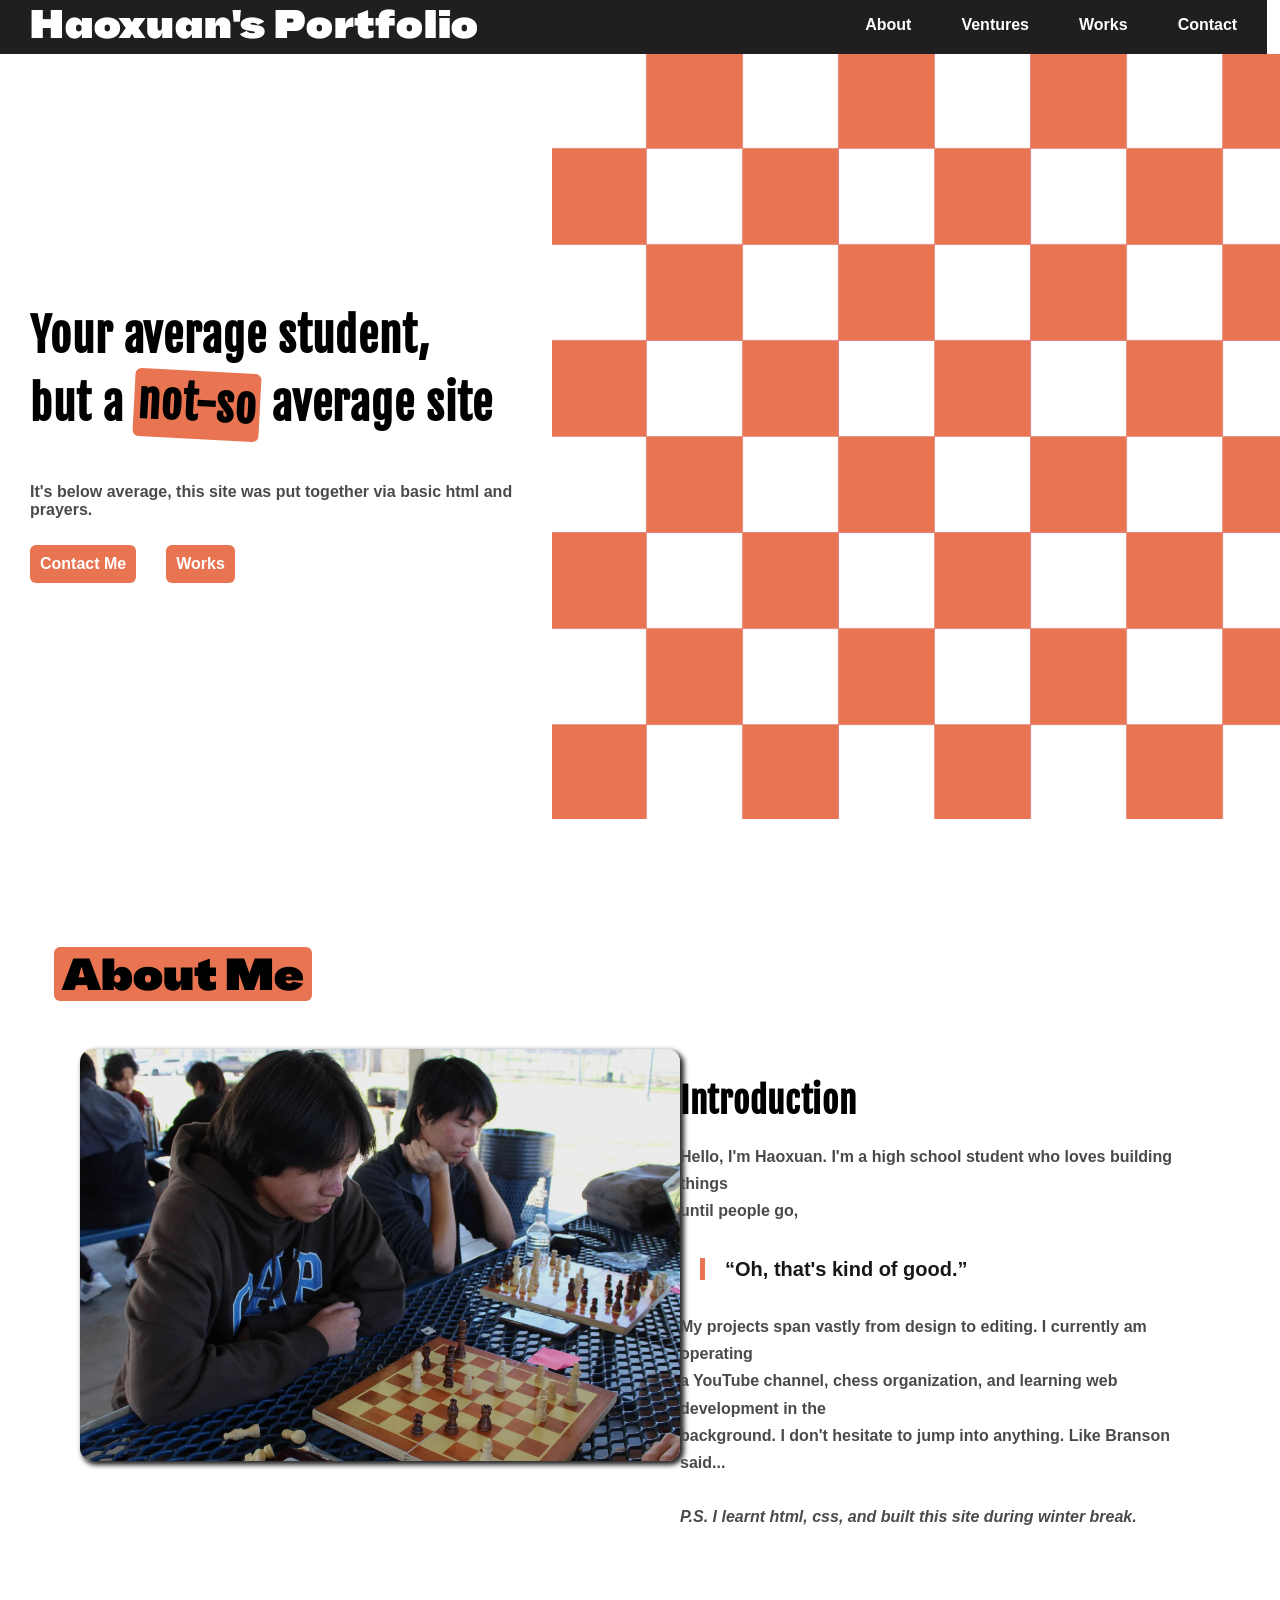
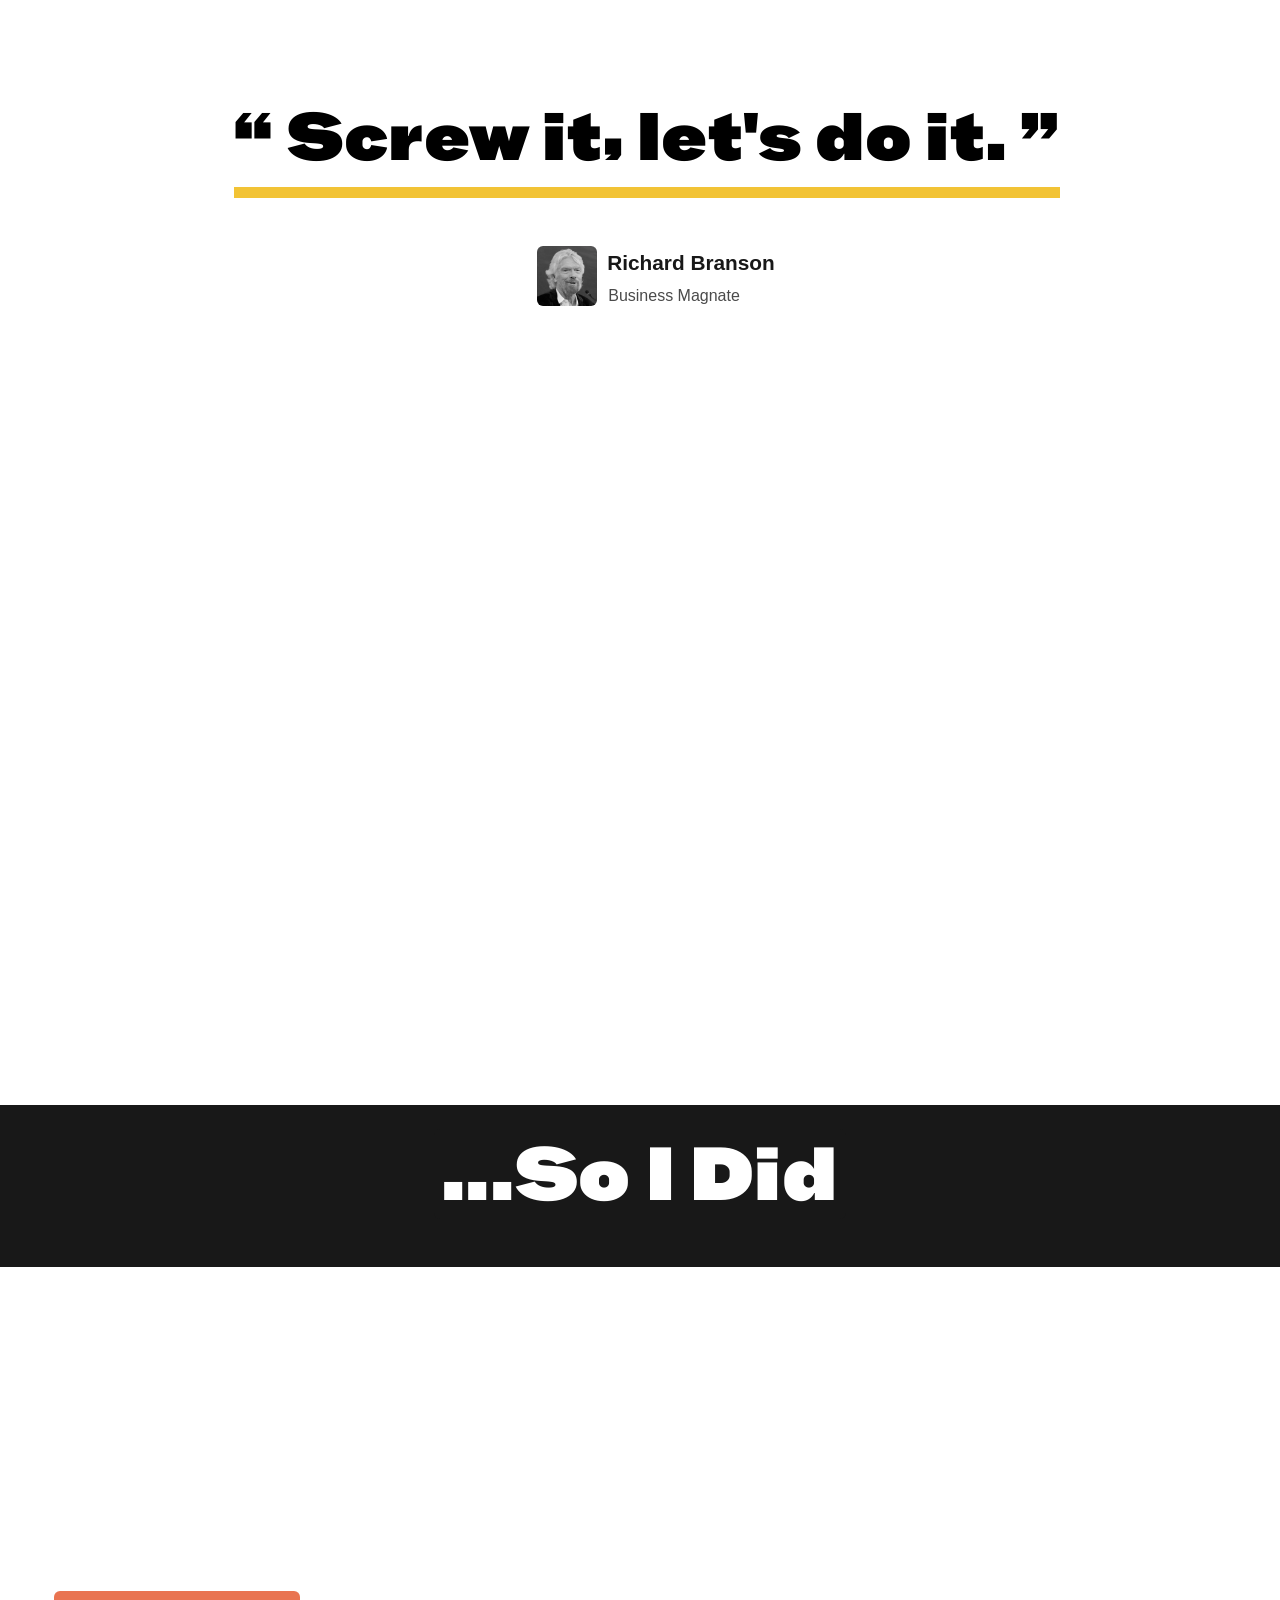
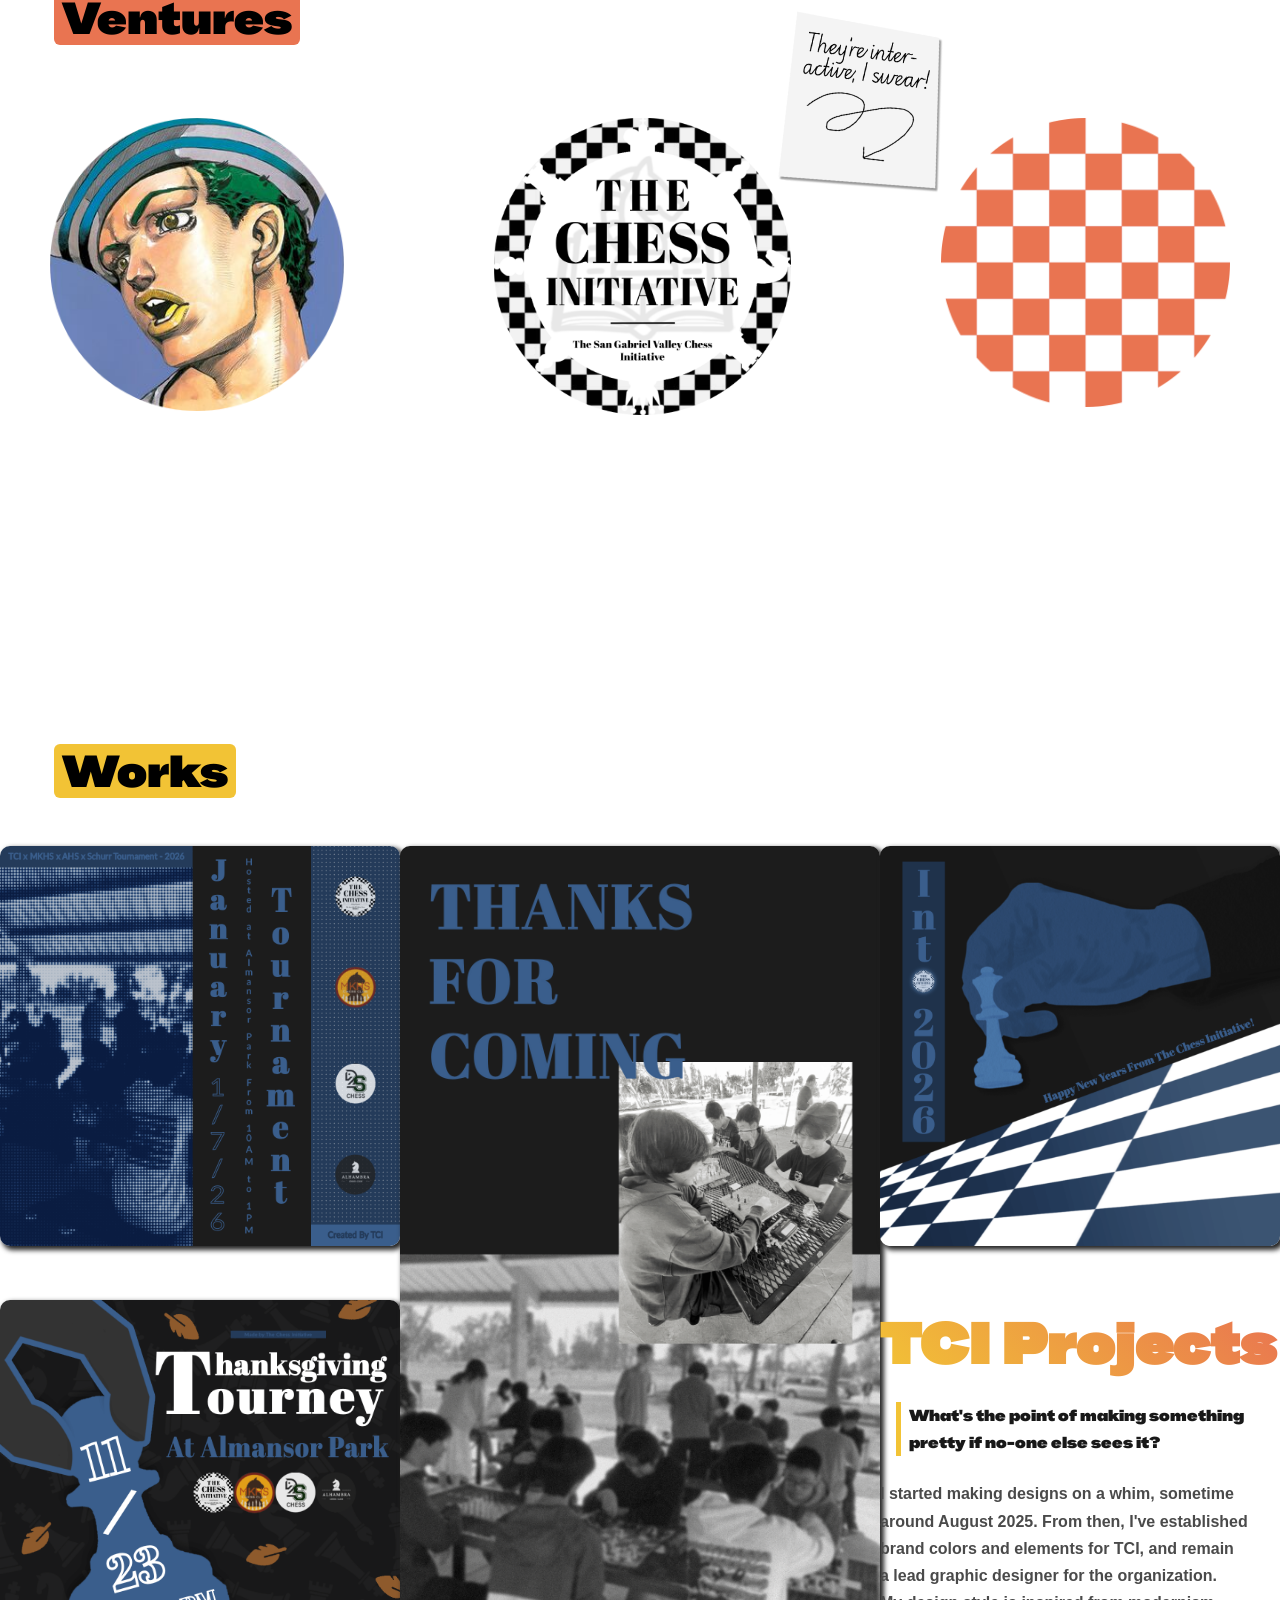
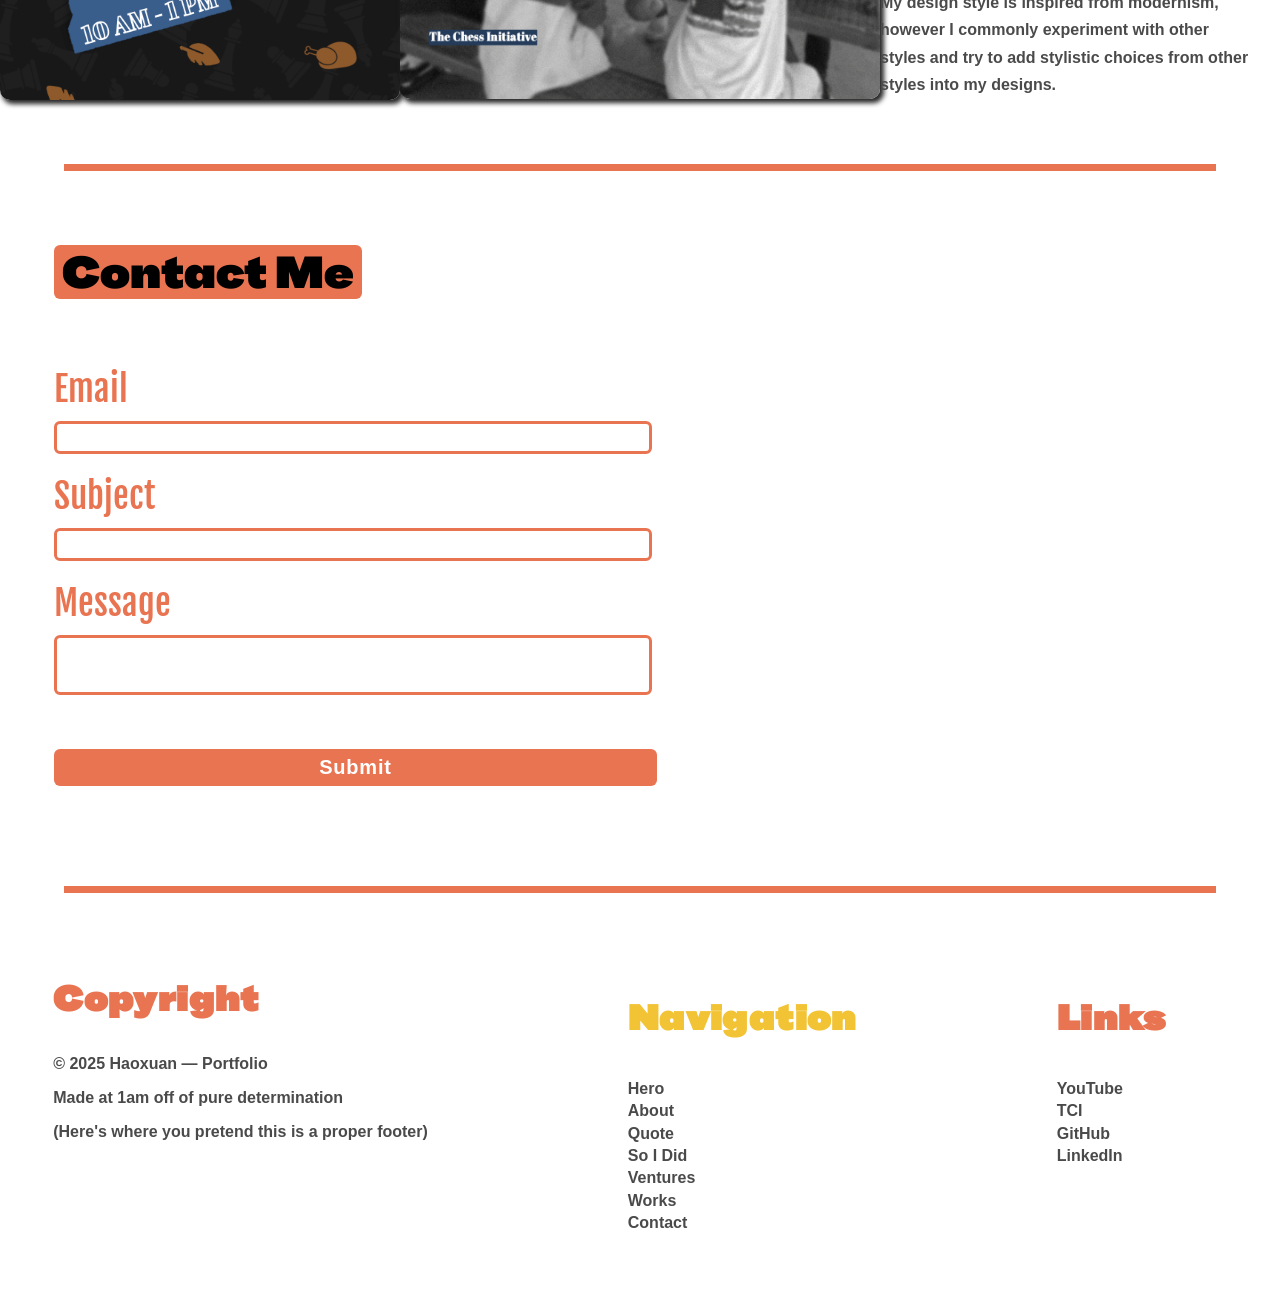
==== index.html @ a4eb1254 "v1.3 basic mobile breakpoints" ====
<!DOCTYPE html>
<html lang="en">
<head>
     <meta charset="UTF-8">
     <meta name="viewport" content="width=device-width, initial-scale=1.0">
     <title>Haoxuan Portfolio</title>
     <link rel ="stylesheet" href = "./css/style.css">
     <link rel="icon" href = "images/favicon.png" image-type="images/png">
</head>
<body>
    <!-- Desktop nav bar -->
    <section class = "navigation" aria-label = "Main Navgiation For Desktop">
    <nav class = "headerNav">
        <header><h1>Haoxuan's Portfolio</h1></header>
        <ul>
            <li><a href = "#aboutMe">About</a></li>
            <li><a href = "#ventures">Ventures</a></li>
            <li><a href = "#works">Works</a></li>
            <li><a href = "#contactMe">Contact</a></li>
        </ul>
    <!-- Mobile nav bar -->
        <input type="checkbox" id="menu-toggle">
        <label for="menu-toggle" class="hamburger">☰</label>
        <nav class = "mobileNav" aria-label = "Main Navgiation For Mobile">
            <ul>
                <li><a href = "#aboutMe">About</a></li>
                <li><a href = "#ventures">Ventures</a></li>
                <li><a href = "#works">Works</a></li>
                <li><a href = "#contactMe">Contact</a></li>
            </ul>
        </nav>
    </nav>
    </section>
    <main>

    <!-- Hero Section -->
    <div id = "hero">
     <section class = "hero">
        <div class = "chessboard">
            <img src = "images/burnt chess board.png" alt = "orange chess board graphic">
        </div>
        <article class = "heroText">
            <h1> Your average student, <br> but a <div class = "notSo">not-so</div> average site </h1>
            <p> It's below average, this site was put together via basic html and prayers. </p>
            <div class = "buttonList" aria-label = "Call to Action Buttons">
                <button> <a href = "#contactMe">Contact Me</a></button>
                <button> <a href = "#works">Works</a></button>
            </div>
        </article>
     </section>
    </div>

    <!-- About Me Section -->
    <section id = "aboutMe">
        <h2>About Me</h2>
        <div class = "aboutMe">
            <article>
                <div class = "image">
                    <img src = "images/me round 2 better.webp" alt = "an image of me">
                </div>
                <div class = "mainText">
                    <h3> Introduction </h3>
                    <p> 
                        Hello, I'm Haoxuan.  I'm a high school student who loves building things <br>
                        until people go,
                        <br> <br>
                        <q class = "quote">Oh, that's kind of good.</q> <br>
                        <br>
                        My projects span vastly from design to editing.  I currently am operating <br>
                        a YouTube channel, chess organization, and learning web development in the<br>
                        background. I don't hesitate to jump into anything.  Like Branson said...<br>
                        <br>
                        <span style = "font-style: italic;">P.S. I learnt html, css, and built this site 
                        during winter break.</span>
                    </p>
                </div>
            </article>
        </div>
    </section>
    </main>

    <!-- Quote -->
    <div id = "quoteSection">
        <section class = "quoteSection">
            <h2><q> Screw it, let's do it. </q></h2>
            <article class = "attribution">
                <img src = "images/richard.webp" alt = "richard branson">
                <div class = "attributionText">
                <h3> Richard Branson </h3>
                <p> Business Magnate </p>
                </article>
            </div>
        </section>
    </div>

    <!-- So I did -->
    <div id = "attentionGrabber">
        <scan class = "attentionGrabber"><h2>...So I Did</h2></scan>
    </div>

    <!-- Ventures Section -->
    <section id = "ventures">
        <scan class = "venturesh2"> <h2>Ventures</h2> </scan>
        <div class = "content">
        <img src = "images/note last i think.png" class = "venturesNote" alt = "note">
        <article class = "yt">
            <img src = "images/gappy.png" alt = "YouTube Logo">
            <div class = "ytText">
                <h3> <a href = "https://www.youtube.com/@Hao_OverHeaven" target = "_blank" 
                    rel="noopener noreferrer">YouTube</a></h3>
                <p>
                    I run a Roblox YouTube channel where <br>
                    I upload long and short-form content. <br>
                    This channel has been a long-term passion <br> 
                    project of mine, one where I first learned <br>
                    how to creatively express myself.  It has <br>
                    generated 2.3 million overall views (Dec 2025).
                </p>
            </div>
        </article>
        <article class = "tci">
            <img src = "images/TCI Logo optimized.png" alt = "TCI Logo">
            <div class = "tciText">
                <h3> <a href = "https://www.instagram.com/thesgvchessinitiative/" target = "_blank" 
                    rel="noopener noreferrer"> The Chess Initiative</a></h3>
                <p>
                    I founded The Chess Initiative early 2025 <br>
                    to actualize my dream of spreading chess <br>
                    around SGV.  This community centered venture <br>
                    drastically improved my technical design <br>
                    skills, leadership, organization, along <br>
                    with time management.
                </p>
            </div>
        </article>
        <article class = "website">
            <img src = "images/chess board circle.png" alt = "Website Logo">
            <div class = "webText">
                <h3><a href = "#hero">Web Development</a></h3>
                <p>
                    With this site as my first real project, <br>
                    I'm learning front-end web development <br>
                    one div at a time through html, css, and <br>
                    some js. This website encompasses my <br>
                    portfolio, and whatever else I want to <br>
                    throw here.
                </p>
            </div>
        </article>
        </div>
    </section>

    <!-- Works Section -->
    <section id = "works">
        <span class = "yellowYay"><h2>Works</h2></span>
        <section class = "works">
            <div class = "left">
                <div class = "leftTop">
                    <img src = "images/January Tournament Poster smaller.png" alt = "january tournament poster">
                </div>
                <div class = "leftBottom">
                    <img src = "images/Thanksgiving Tournament Poster smaller.png" alt = "thanksgiving tournament poster">
                </div>
            </div>
            <div class = "center">
                <img src = "images/Thanksgiving Tourney Story smaller.png" alt = "thanksgiving tourney story">
            </div>
            <div class = "right">
                <div class = "rightTop">
                    <img src = "images/TCI New Years smaller.png" alt = "new year poster">
                </div>
                <div class = "rightText">
                    <h3>TCI Projects</h3>
                    <scan class = "rightQuote"><p>What's the point of making something<br>
                        pretty if no-one else sees it?</p></scan>
                    <p>I started making designs on a whim, sometime<br>around August 2025. 
                    From then, I've established<br>brand colors and elements for TCI, and remain
                    <br>a lead graphic designer for the organization.<br>My design style is inspired from
                    modernism,<br>however I commonly experiment with other<br>styles and try to add
                    stylistic choices from other<br>styles into my designs.</p>
                </div>
            </div>
        </section>
    </section>
    
    <!-- Contact Me Section -->
    <hr>
    <section id = "contactMe">
        <h2> Contact Me </h2>
        <form class = "contactForm" action="https://formspree.io/f/xykynrrw" method="POST">
            <h3>Email</h3>
            <input type = "email" name = "email" required autocomplete="email">
            <h3>Subject</h3>
            <input type = "subject" name = "subject" required>
            <h3>Message</h3>
            <textarea type = "message" rows = "2" class = "message" name = "message" required> </textarea> <br>
            <button type = "submit" aria-label = "Submit Your Message">Submit</button>
        </form>
    </section>
    <hr>

    <!-- Footer -->
    <footer>
        <div class = "copyright">
            <h3>Copyright</h3>
            <p>© 2025 Haoxuan — Portfolio</p>
            <p>Made at 1am off of pure determination</p>
            <p>(Here's where you pretend this is a proper footer)</p>
        </div>
        <ul class = "footerNav">
            <li><h3>Navigation</h3></li>
            <li><a href = "#hero">Hero</a></li>
            <li><a href = "#aboutMe">About</a></li>
            <li><a href = "#quoteSection">Quote</a></li>
            <li><a href = "#attentionGrabber">So I Did</a></li>
            <li><a href = "#ventures">Ventures</a></li>
            <li><a href = "#works">Works</a></li>
            <li><a href = "#contactMe">Contact</a></li>
        </ul>
        <ul class = "links">
            <li><h3>Links</h3></li>
            <li><a href = "https://www.youtube.com/@Hao_OverHeaven" target = "_blank" 
                rel="noopener noreferrer">YouTube</a></li>
            <li><a href = "https://www.instagram.com/thesgvchessinitiative/" target = "_blank" 
                rel="noopener noreferrer">TCI</a></li>
            <li><a href = "https://github.com/hhaoxuan" target = "_blank" 
                rel="noopener noreferrer">GitHub</a></li>
            <li><a href = "https://www.linkedin.com/in/huang-haoxuan" target = "_blank" 
                rel="noopener noreferrer">LinkedIn</a></li>
        </ul>
    </footer>
</body>
</html>
---- css/style.css ----
/* Default HTML conditions */
html {
    font-size: 16px;
    scroll-behavior: smooth;
}

/* Body Customizations */
body {
    background-color: var(--bg);
    margin: 0;
    overflow-x: hidden;
}

/* Preset */
:root {
  --bg: #ffffff;       
  --bg2: #f4f4f4;      
  --text: #181818;     
  --text-light: #4a4a4a;

  --accent1: #E97451;  
  --accent2: #F2C335;  

  --radius: 6px;
}

/* Custom font meant to embed BBH Hegarty */
@font-face {
    font-family: 'BBH Hegarty';
    src: url('../fonts/BBHHegarty-Regular.woff2') format('woff2'),
        url('../fonts/BBHHegarty-Regular.woff') format('woff');
    font-weight: normal;
    font-style: normal;
    font-display: swap;
}

/* Custom font meant to embed Fjalla One */
@font-face {
    font-family: 'Fjalla One';
    src: url('../fonts/FjallaOne-Regular.woff2') format('woff2'),
        url('../fonts/FjallaOne-Regular.woff') format('woff');
    font-weight: normal;
    font-style: normal;
    font-display: swap;
}

/* Lato family */
.lato-regular {
  font-family: "Lato", sans-serif;
  font-weight: 400;
  font-style: normal;
}

/* Desktop nav bar */
.navigation {
    position: sticky;
    top: 0;
    z-index: 10;
    background: var(--bg);
    max-width: 99vw;
    opacity: 97%;
}
.headerNav {
    display: flex;
    justify-content:space-between;
    background-color: var(--text);
}
.headerNav > ul {
    list-style: none;
    display: flex;
    padding: 0;
    gap: 3.125rem;
    margin: 1rem 1.875rem 1.25rem 0;
    justify-content: flex-end;
}
.headerNav h1 {
    margin: 0 0 0 1.875rem;
    font-family: 'BBH Hegarty', sans-serif;
    justify-content: flex-start;
    font-weight: lighter;
    font-size: 2.5rem;
    letter-spacing: 0.02em;
    color: var(--bg);
}
.headerNav a {
    font-family: "Lato", sans-serif;
    text-decoration: none;
    color: var(--bg);
    font-size: 1rem;
    font-weight: bold;
    transition: all 0.5s ease;
}
.headerNav a:hover {
    opacity: 0.5;
}

/* Mobile nav bar */
#menu-toggle {
    display: none;
}
.hamburger {
    display: none;
    cursor: pointer;
    font-weight: bolder;
    color: var(--bg);
    font-size: 2rem;
    user-select: none;
    margin: 0 1.875rem 0 0;
}
.headerNav .mobileNav ul {
    list-style: none;
    line-height: 3;
    text-align: right;
}
.headerNav .mobileNav a {
    text-decoration: none;
    font-family: "Lato", sans-serif;
    font-size: 1.75rem;
    color: var(--bg);
    font-weight: bold;
    transition: all 0.3s ease;
    margin-right: 0.5rem;
}
.mobileNav {
  display: none;
  position: fixed;
  top: 10;
  right: 0;
  background: var(--text);
  height: 100vh;
  width: 30vw;
  padding: 1.75rem;
  margin-top: 2.5rem;
}
#menu-toggle:checked + .hamburger + .mobileNav {
  display: block;
}
.mobileNav a:hover {
    opacity: 50%;
}
@media (max-width: 925px) {
    .headerNav > ul {
        display: none;
    }
    .hamburger {
        display: block;
        margin-left: auto;
    }
}

/* Hero section */
#hero {
    scroll-margin-top: 18.75rem;
}
.hero {
    display: flex;
    justify-content: space-between;
}
.notSo {
    display: inline-block;
    background-color: var(--accent1);
    border-radius: var(--radius);
    transform: rotate(3deg);
    padding: 0 0.25rem 0 0.25rem;
}
.hero a {
    text-decoration: none;
    color: var(--bg);
}
.heroText {
    order: 1;
    margin: 12.75rem 0 0 1.875rem;
}
.heroText h1 {
    font-family: "Fjalla One", sans-serif;
    letter-spacing: 0.02em;
    font-size: 2.8125rem;
    font-weight: bold;
    line-height: 1.5;
}
.heroText p{
    color: var(--text-light);
    font-weight: bolder;
}
.buttonList {
    display: flex;
    gap: 1.875rem;
}
.buttonList button {
    margin-top: 0.625rem;
    padding: 0.625rem;
    border-radius: var(--radius);
    border: none;
    font-weight: bolder;
    background-color: var(--accent1);
    text-align: center;
    transition: all 0.3s ease;
}
.buttonList a {
    font-size: 1rem;
}
.hero button:hover {
    background-color: var(--accent2);
    transform: scale(1.05);
}
.chessboard {
    order: 2;
    margin: 0 0 6.25rem 0; 
    padding: 0;
    overflow:hidden;
}
.chessboard img {
    width: 47.8125rem;
    height: auto;
}
@media (max-width: 576px) {
    .hero {
        flex-direction: column;
        justify-content: center;
        justify-items: center;
    }
    .chessboard {
        order: 1;
        max-width: 100%;
        max-height: auto;
        margin: 0;
        display: block;
    }
    .heroText {
        align-items: center;
        order: 2;
        margin: 1rem 0 10rem 1rem;
    }
}

/* About Me Section */
#aboutMe {
    scroll-margin-top: 7rem;
}
.aboutMe article {
    display: flex;
    justify-content: space-between;
}
.mainText {
    justify-content: flex-end;
    margin: 1.875rem 5.3125rem 0 0;
}
.mainText h3 {
    font-family: "Fjalla One", sans-serif;
    font-size: 2.1875rem;
    letter-spacing: 0.02em;
    margin: 0 0 1.25rem 0;
}
.mainText p {
    color: var(--text-light);
    font-weight: bold;
    line-height: 1.7;
}
.image img {
  max-width: 37.5rem;
  height: auto;
  border-radius: 13px;
  margin: 0 0 0 5rem;
  transition: transform 0.4s ease;
  box-shadow: 3px 3px 5px 1px rgb(37, 37, 37);
  justify-content: flex-start;
}
.image img:hover {
    transform: scale(1.03);
}
.quote {
    margin: 1.25rem 0 1.25rem 1.25rem;
    font-weight: bolder;
    font-size: 1.25rem;
    padding-left: 1.25rem;
    border-left: 5px solid var(--accent1);
    color: var(--text);
}
@media (max-width: 576px) {
    .aboutMe article {
        flex-direction: column;
    }
    .image img {
        display: block;
        justify-self: center;
        margin: 0;
        width: 90%;
        height: auto;
    }
    .aboutMe .mainText {
        display: block;
        align-self: center;
        margin: 2rem 1rem 2rem 1rem;
    }
}

/* Quote Section */
#quoteSection {
    scroll-margin-top: 8.75rem;
}
.quoteSection h2{
    display: flex;
    background-color:var(--bg);
    font-size: clamp(3.9rem, 4vw + 1rem, 8rem);
    justify-content: center;
    align-items: center;
    text-align: center;
    margin-top: 9.375rem;
    padding-right: 3rem;
}
.quoteSection q {
    padding-bottom: 0.625rem;
    border-bottom: 0.7rem solid var(--accent2);
    letter-spacing: 0.03em;
}
.attribution {
    display: flex;
    justify-content: center;
    margin-left: 2rem;
    margin-bottom: 6.25rem;
}
.quoteSection img {
    max-width: 3.75rem;
    max-height: 3.75rem;
    border-radius: var(--radius);
    margin-right: 0.625rem;
}
.attributionText h3 {
    color: var(--text);
    font-family: "Latos", sans-serif;
    font-weight: bolder;
    font-size: 1.3rem;
    margin: 0.3125rem 0 0 0;
}
.attributionText p {
    color: var(--text-light);
    margin: 0.7rem 0 43.75rem 0.0625rem;
}
@media (max-width: 576px) {
    .quoteSection {
        flex-direction: column;
    }
    .attribution {
        margin: 0;
    }
}

/* So I Did Section */
#attentionGrabber {
    scroll-margin-top: 22rem;
}
.attentionGrabber {
    display: block;
    background-color: var(--text);
    text-align: center;
    margin: 0 0 18.75rem 0;
}
.attentionGrabber h2 {
    margin-left: 0;
    text-align: center;
    color: var(--bg);
    background-color: var(--text);
    font-size: clamp(4rem, 4vw + 1.5rem, 8rem);
    letter-spacing: 0.03em;
}

/* Ventures Section */
#ventures{
    scroll-margin-top: 4.5rem;
}
.content {
    display: flex;
    position: relative;
    justify-content: center;
}
.venturesh2{
    display: block;
    margin: 0 0 1.5625rem 0; 
}
.venturesNote {
  position: absolute;    
  top: -5.9375rem;          
  left: 61%;                
  width: 10.625rem;                   
  pointer-events: none;
  transform: rotate(10deg);
}
.yt img, .tci img, .website img {
    max-width: 20.3125rem;
    width: 100%;
    height: auto;
    transition: all 0.7s ease;
}
.yt {
    display: inline-block;
    text-align: center;
    margin: 0 6.25rem 0 3.125rem;
}
.tci {
    display: inline-block;
    text-align: center;
    margin: 0 3.125rem 0 3.125rem;
}
.website {
    display: inline-block;
    text-align: center;
    margin: 0 3.125rem 0 6.25rem;
}
.ytText, .tciText, .webText {
    opacity: 0;
    transform: translateY(-30px);
    transition: all 1s ease;
}
.ytText h3, .tciText h3, .webText h3 {
    font-family: "Fjalla One", sans-serif;
    letter-spacing: 0.03em;
    font-size: 1.875rem;
    margin: 0.625em 0 0.625em 0;
}
.ytText a, .tciText a, .webText a {
    text-decoration: none;
    color: var(--accent1);
    transition: all 0.5s ease;
}
.ytText a:hover, .tciText a:hover, .webText a:hover{
    color: var(--accent2);
}
.ytText p, .tciText p, .webText p {
    font-weight: bold;
    color: var(--text-light);
    font-size: 0.9375rem;
    line-height: 1.3;
}
.yt:hover .ytText, .tci:hover .tciText, .website:hover .webText {
    opacity: 1;
    transform: translateY(0px);
}
.yt:hover img, .tci:hover img, .website:hover img {
    filter: brightness(0.9);
}
@media (max-width: 576px) {
    .content {
        flex-direction: column;
    }
    .yt {
        margin:0 0 2rem 0;
    }
    .tci {
        margin:0 0 2rem 0;
    }
    .website {
        margin:0 0 2rem 0;
    }
    .venturesNote {
        top: -9.5rem;          
        left: 65%;
    }
}

/*Works Section*/
.works{
    display: grid;
    grid-template-columns: 1fr auto 1fr;
    grid-template-rows: auto;
    justify-items: center;
}
.yellowYay h2{
    background-color: var(--accent2);
    margin-top: 5rem;
}
.leftTop img, .leftBottom img, .rightTop img {
    max-width: 25rem;
    max-height: auto;
    margin: 0;
    border-radius: 10px;
    box-shadow: 3px 3px 5px 1px rgb(37, 37, 37);
}
.center img {
    max-width: 30rem;
    max-height: auto;
    border-radius: 10px;
    box-shadow: 3px 3px 5px 1px rgb(37, 37, 37);
}
.leftTop img {
    margin-bottom: 3.1rem;
}
.rightTop {
    margin-bottom: 3.75rem;
}
.left {
    grid-column: 1;
    grid-row: 1;
}
.center {
    grid-column: 2;
    grid-row: 1;
}
.right {
    grid-column: 3;
    grid-row: 1;
}
.rightText h3 {
    font-family: 'BBH Hegarty', sans-serif;
    letter-spacing: 0.02em;
    font-size: 3.55rem;
    margin: 0;
    background: linear-gradient(45deg,var(--accent2),var(--accent1));
    background-clip: text;
    color: transparent;
}
.rightText p {
    color: var(--text-light);
    font-weight: bolder;
    line-height: 1.7;
}
.rightQuote p{
    font-family: "BBH Hegarty", sans-serif;
    margin: 1.5rem 0 1.5rem 1rem;
    font-weight: lighter;
    font-size: 1rem;
    padding-left: 0.5rem;
    border-left: 5px solid var(--accent2);
    color: var(--text);
}
@media (max-width: 576px) {
    .works {
        flex-direction: column;
        display: block;
    }
    .leftTop img, .leftBottom img, .center img, .rightTop img {
        display: block;
        width: 90%;
        margin: 0 auto 3.75rem auto;
    }
}

/* Contact Me Section */
#contactMe {
  scroll-margin-top: 7.75rem;
}
.contactMe h2 {
    margin-bottom: 0;
}
.contactForm {
    margin: 0 0 0 clamp(0.75rem, 3vw + 1rem, 5.25rem);
}
.contactForm h3 {
    font-family: "Fjalla One", sans-serif;
    color: var(--accent1); 
    font-weight: lighter;
    margin: 1.25rem 0 0.625rem 0;
    font-size: 2.1875rem;
}
.contactForm button {
    border: none;
    margin-top: 3.125rem;
    font-size: 1.25rem;
    font-family: "Latos", sans-serif;
    font-weight: bolder;
    color: var(--bg);
    background-color: var(--accent1);
    padding: 0.4375rem clamp(1rem, 19vw + 1.35rem, 23rem) 0.4375rem clamp(1rem, 19vw + 1.35rem, 23rem);
    border-radius: var(--radius);
    transition: all 0.5s ease;
    margin-bottom: 3.125rem;
    letter-spacing: 0.04em;
}
.contactForm button:hover {
    transform: scale(1.03);
    box-shadow: 0px 0px 15px var(--accent2);
}
.contactForm input {
    border: 3px solid var(--accent1);
    border-radius: var(--radius);
    height: 1.5625rem;
    width: clamp(3rem, 40vw + 4.75rem, 50rem);
    outline: none;
    font-family: "Latos", sans-serif;
    font-weight: bold;
    color: var(--text);
}
.contactForm .message {
    height: 3.125rem;
    border: 3px solid var(--accent1);
    border-radius: var(--radius);
    width: clamp(3rem, 40vw + 4.75rem, 50rem);
    outline: none;
    font-family: "Latos", sans-serif;
    font-weight: bold;
    color: var(--text);
    resize: none;
}

/* Footer */
footer {
    display: flex;
    gap: clamp(5rem, 10vw + 2rem, 19rem);
    margin-bottom: 3.125rem;
    justify-content: center;
}
footer h3 {
    font-family: "BBH Hegarty", sans-serif;
    letter-spacing: 0.04em;
    color: var(--accent1);
    font-size: 2.185rem;
}
.copyright {
    margin-left: 2.5rem;
}
.footerNav, .links{
    list-style: none;
    line-height: 1.4;
}
.footerNav h3 {
    color: var(--accent2);
}
.footerNav a, .links a, .copyright p{
    text-decoration: none;
    font-family: "Latos", sans-serif;
    color: var(--text-light);
    font-weight: bold;
}
.links {
    margin-right: 6.25rem;
}
footer a {
    transition: all 0.5s ease;
}
footer a:hover {
    opacity: 0.5;
}
@media (max-width: 576px) {
    footer {
        flex-direction: column;
    }
    footer ul {
        margin: 0;
        justify-content: center;
    }
}

/* Element exclusive */
h2 {
    display: inline-block;
    font-family: "BBh Hegarty", sans-serif;
    margin: 1.5rem 0 3rem clamp(0.75rem, 3vw + 1rem, 5.25rem);
    font-weight: lighter;
    font-size: 2.8125rem;
    background-color: var(--accent1);
    border-radius: var(--radius);
    padding: 0 0.5rem 0 0.5rem;
}
p {
    font-family: "Lato", sans-serif;
}
hr {
    margin: 3.125rem auto 3.125rem auto;
    border: none;
    height: 0.4375rem;
    background-color: var(--accent1);
    max-width: 90%
}
@media (max-width: 576px) {
    .hr {
        margin: 1rem 0 1rem 0;
        padding: 0;
        align-self:left;
        width: 100%;
    }
}
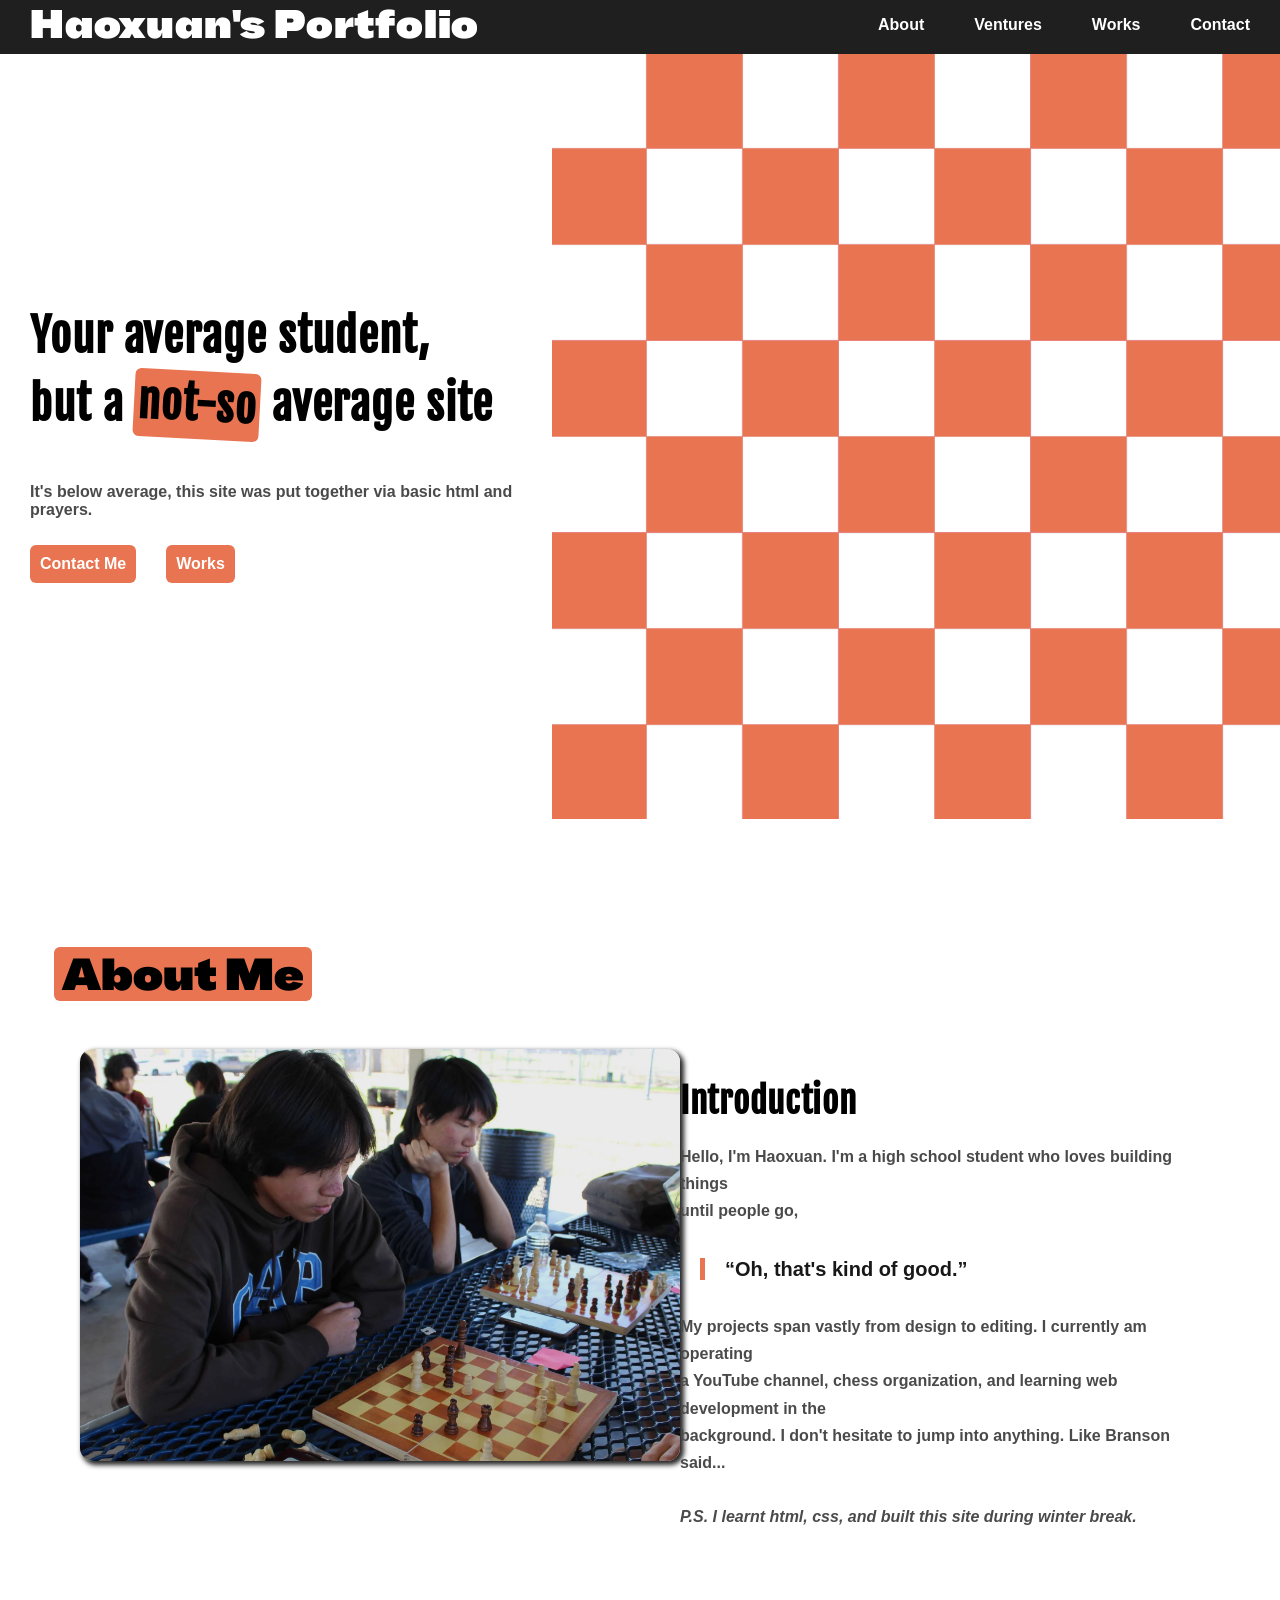
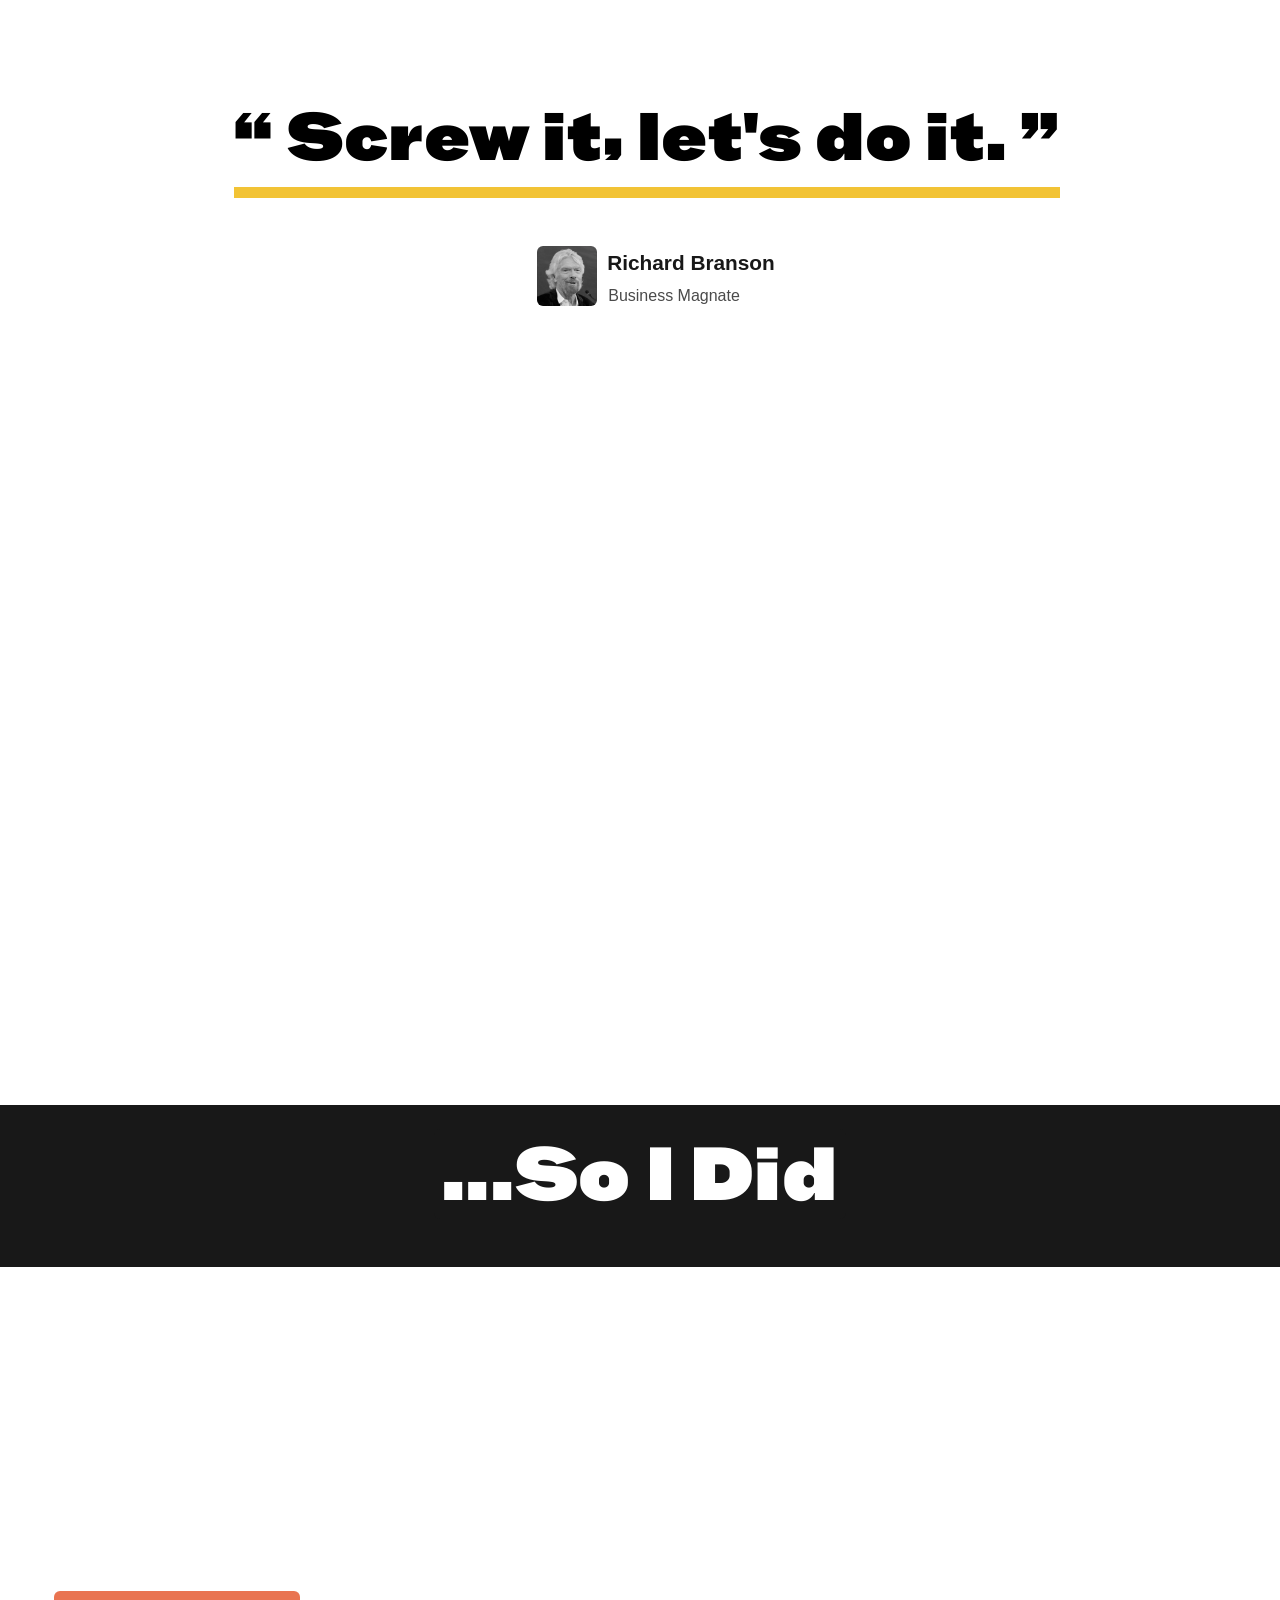
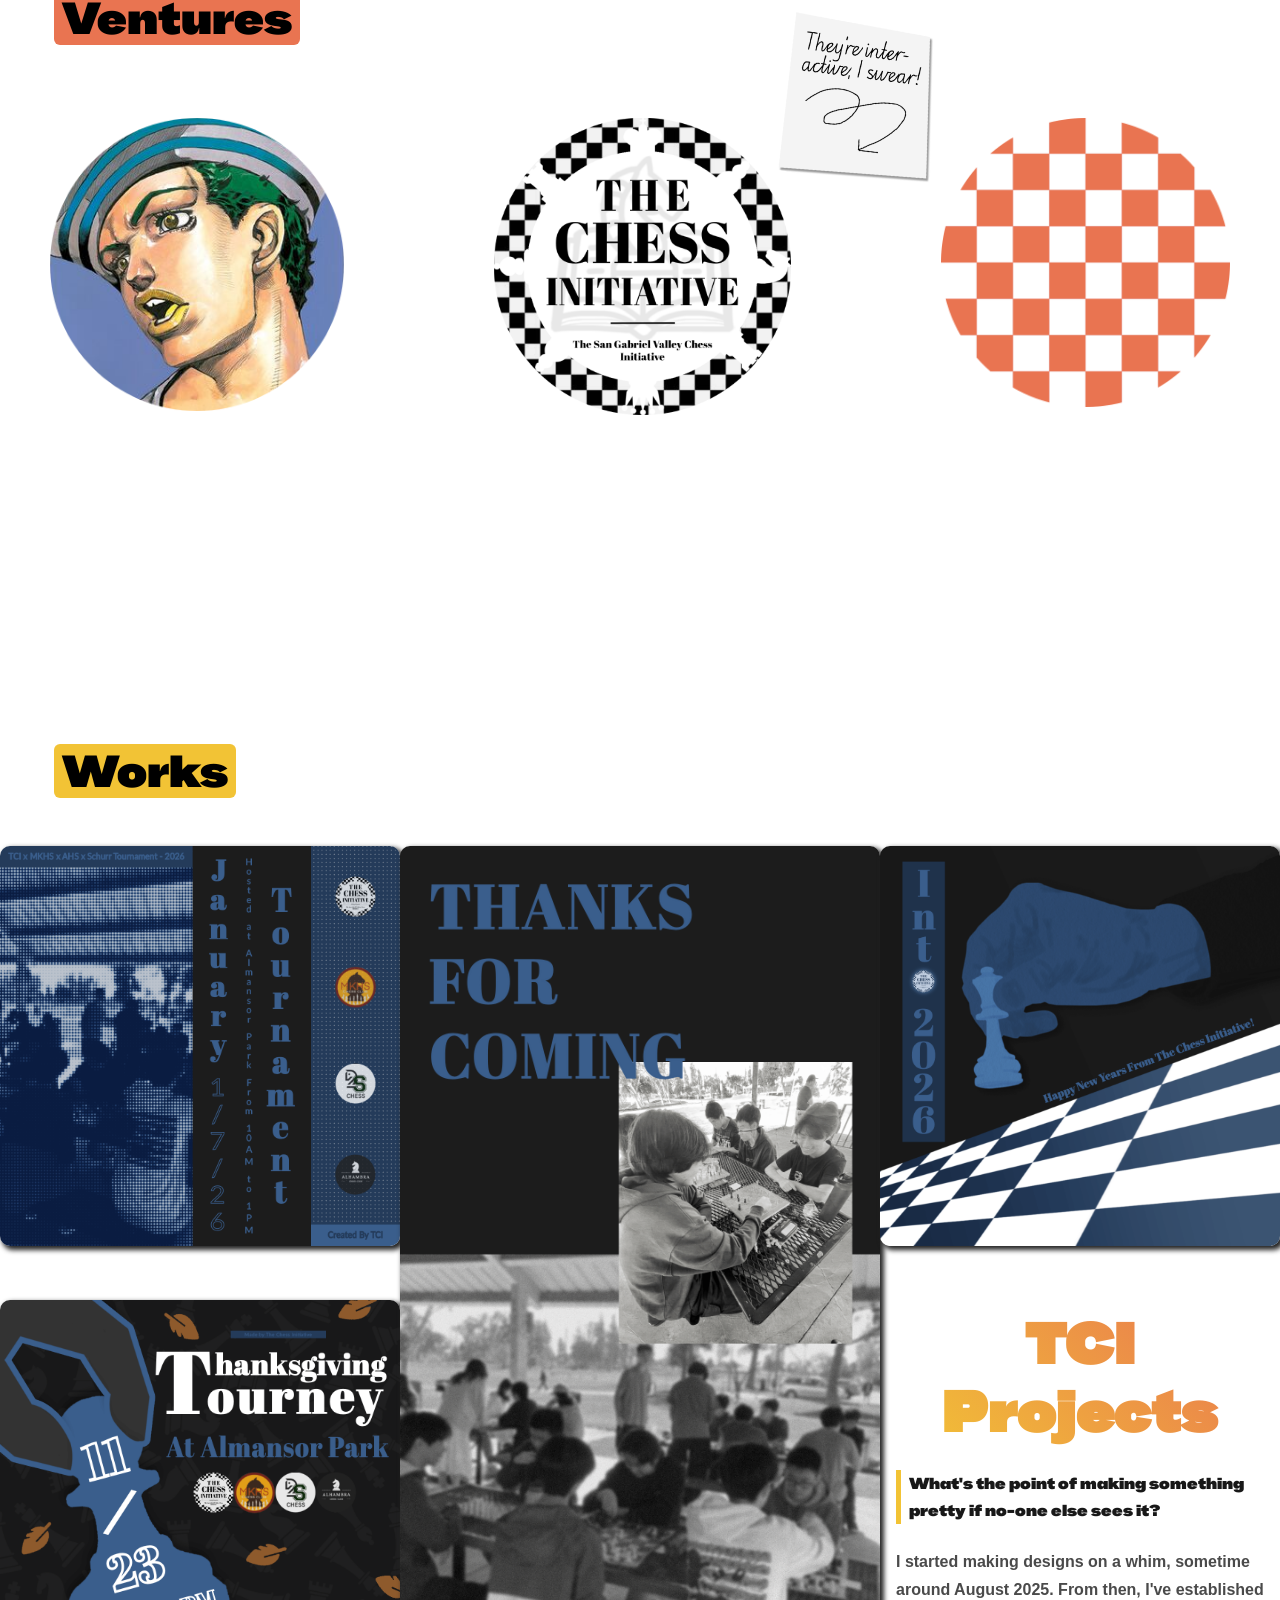
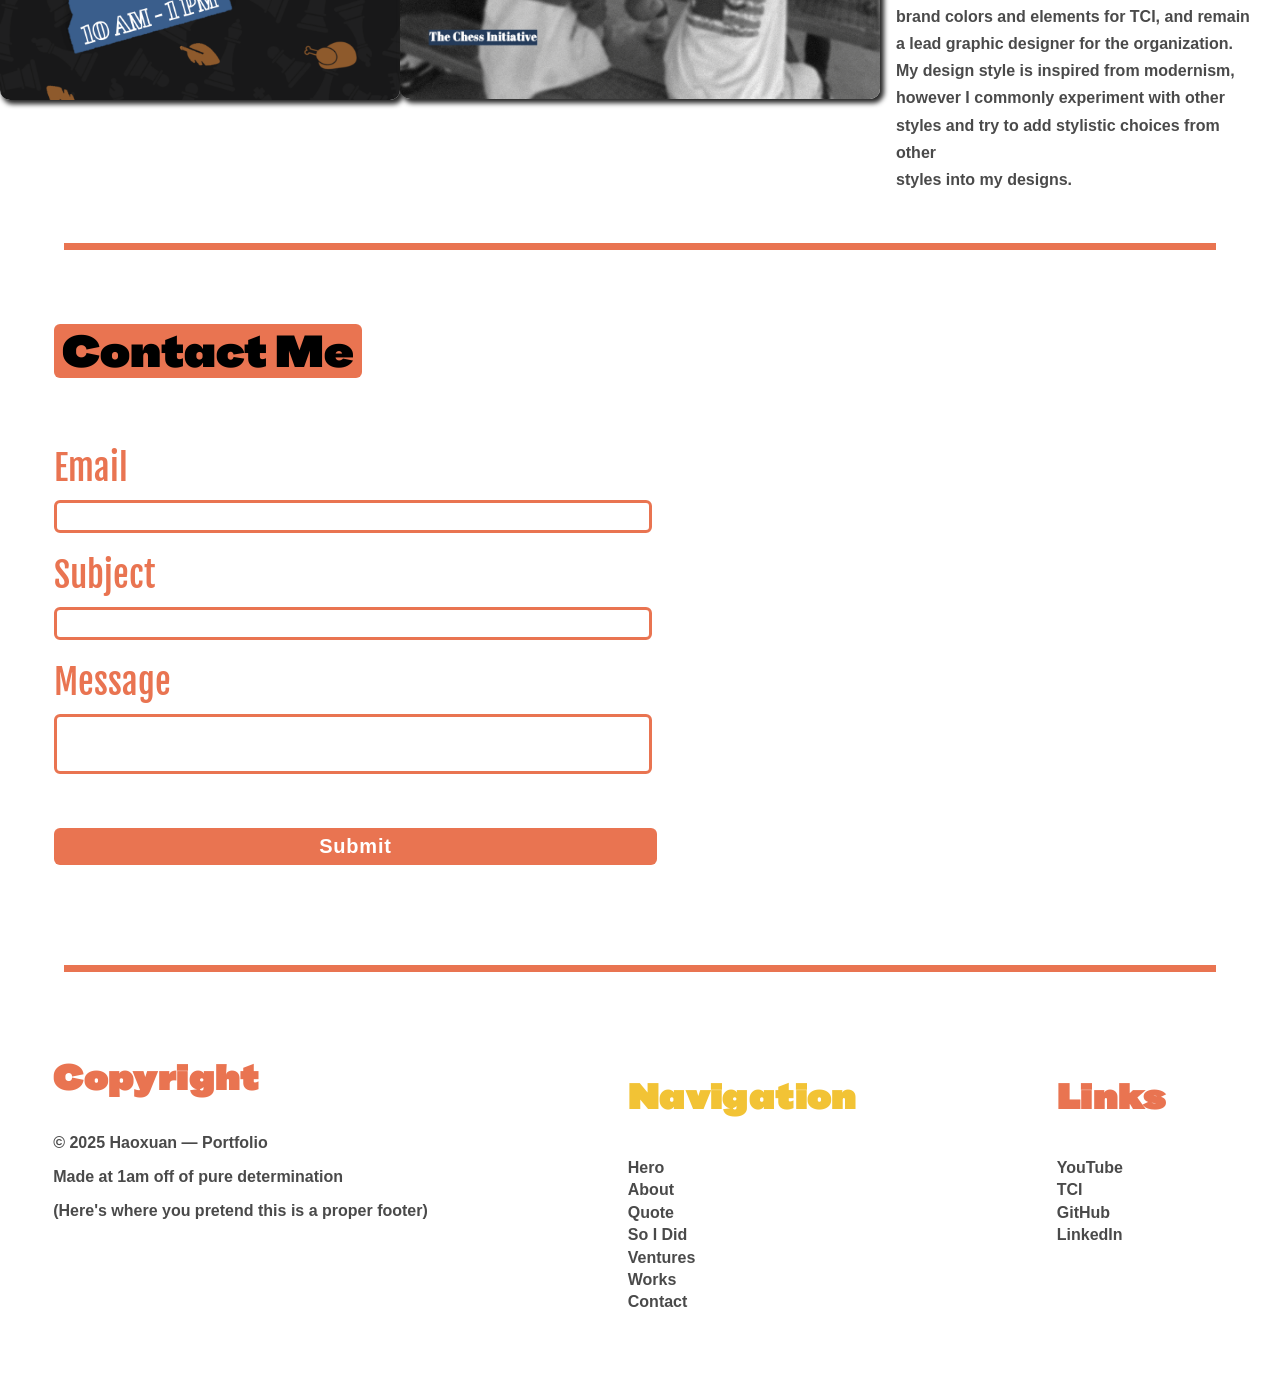
==== commit 950b8d4d: "v1.3.1 mobile fixes + additions" ====
--- a/index.html
+++ b/index.html
@@ -21,14 +21,14 @@
     <!-- Mobile nav bar -->
         <input type="checkbox" id="menu-toggle">
         <label for="menu-toggle" class="hamburger">☰</label>
-        <nav class = "mobileNav" aria-label = "Main Navgiation For Mobile">
+        <div class = "mobileNav" aria-label = "Main Navgiation For Mobile">
             <ul>
                 <li><a href = "#aboutMe">About</a></li>
                 <li><a href = "#ventures">Ventures</a></li>
                 <li><a href = "#works">Works</a></li>
                 <li><a href = "#contactMe">Contact</a></li>
             </ul>
-        </nav>
+        </div>
     </nav>
     </section>
     <main>
--- a/css/style.css
+++ b/css/style.css
@@ -57,8 +57,9 @@
     top: 0;
     z-index: 10;
     background: var(--bg);
-    max-width: 99vw;
+    max-width: 100vw;
     opacity: 97%;
+    box-sizing: border-box;
 }
 .headerNav {
     display: flex;
@@ -119,18 +120,19 @@
     color: var(--bg);
     font-weight: bold;
     transition: all 0.3s ease;
-    margin-right: 0.5rem;
+    padding-right: 0.5rem;
 }
 .mobileNav {
   display: none;
   position: fixed;
-  top: 10;
+  top: 2.5rem;
   right: 0;
   background: var(--text);
-  height: 100vh;
-  width: 30vw;
+  height: 100dvh;
+  width: 50vw;
   padding: 1.75rem;
-  margin-top: 2.5rem;
+  box-sizing: border-box;
+  z-index: 20;
 }
 #menu-toggle:checked + .hamburger + .mobileNav {
   display: block;
@@ -286,6 +288,8 @@
         margin: 0;
         width: 90%;
         height: auto;
+        margin-left: 1rem;
+        margin-right: 1rem;
     }
     .aboutMe .mainText {
         display: block;
@@ -381,7 +385,7 @@
   position: absolute;    
   top: -5.9375rem;          
   left: 61%;                
-  width: 10.625rem;                   
+  width: clamp(3rem, 10vw + 2rem, 11rem);
   pointer-events: none;
   transform: rotate(10deg);
 }
@@ -454,6 +458,7 @@
     .venturesNote {
         top: -9.5rem;          
         left: 65%;
+        width: 9rem;
     }
 }
 
@@ -498,20 +503,27 @@
 .right {
     grid-column: 3;
     grid-row: 1;
+    position: relative;
 }
 .rightText h3 {
     font-family: 'BBH Hegarty', sans-serif;
     letter-spacing: 0.02em;
     font-size: 3.55rem;
-    margin: 0;
+    margin: 0 1rem 0 1rem;
     background: linear-gradient(45deg,var(--accent2),var(--accent1));
     background-clip: text;
     color: transparent;
+    text-align: center;
 }
 .rightText p {
     color: var(--text-light);
     font-weight: bolder;
     line-height: 1.7;
+    margin: 0 1rem 0 1rem;
+}
+.rightText {
+    justify-self: center;
+    align-self: center;
 }
 .rightQuote p{
     font-family: "BBH Hegarty", sans-serif;
@@ -529,9 +541,10 @@
     }
     .leftTop img, .leftBottom img, .center img, .rightTop img {
         display: block;
-        width: 90%;
+        max-width: 90%;
         margin: 0 auto 3.75rem auto;
     }
+
 }
 
 /* Contact Me Section */
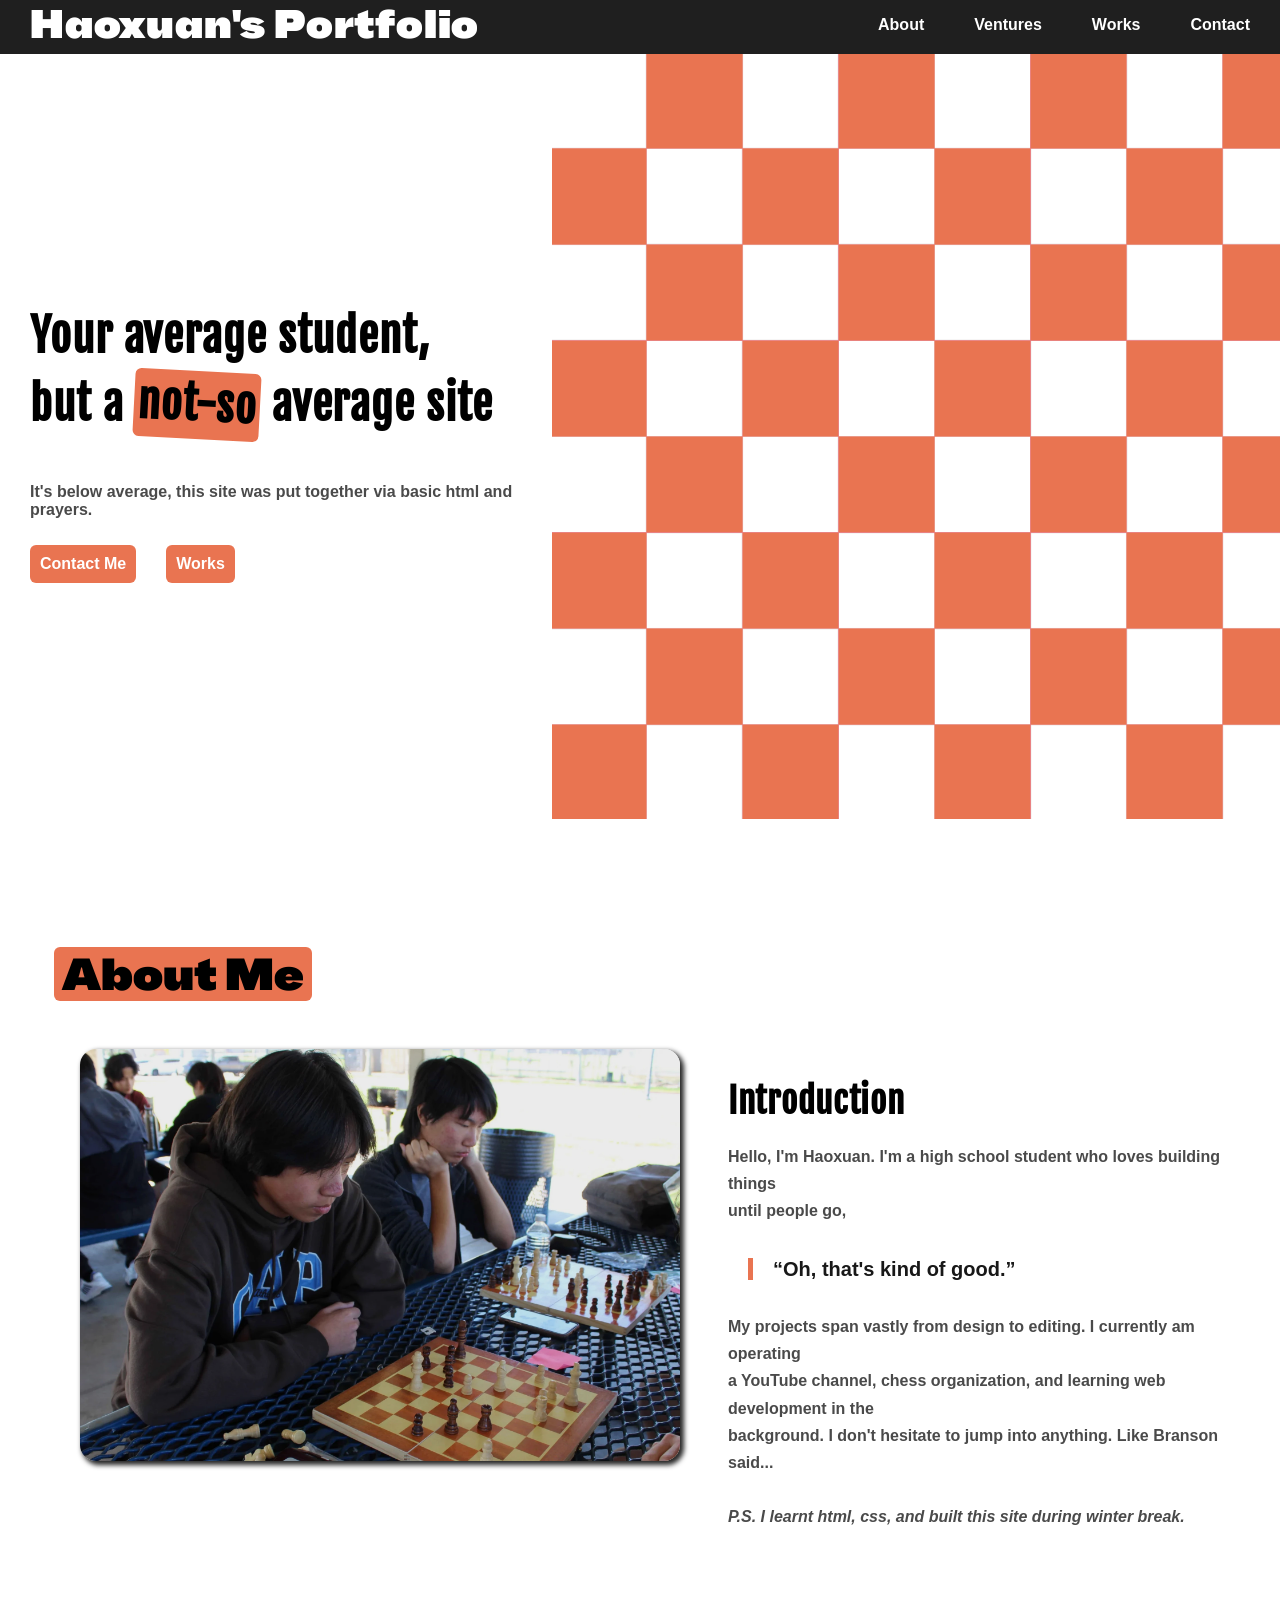
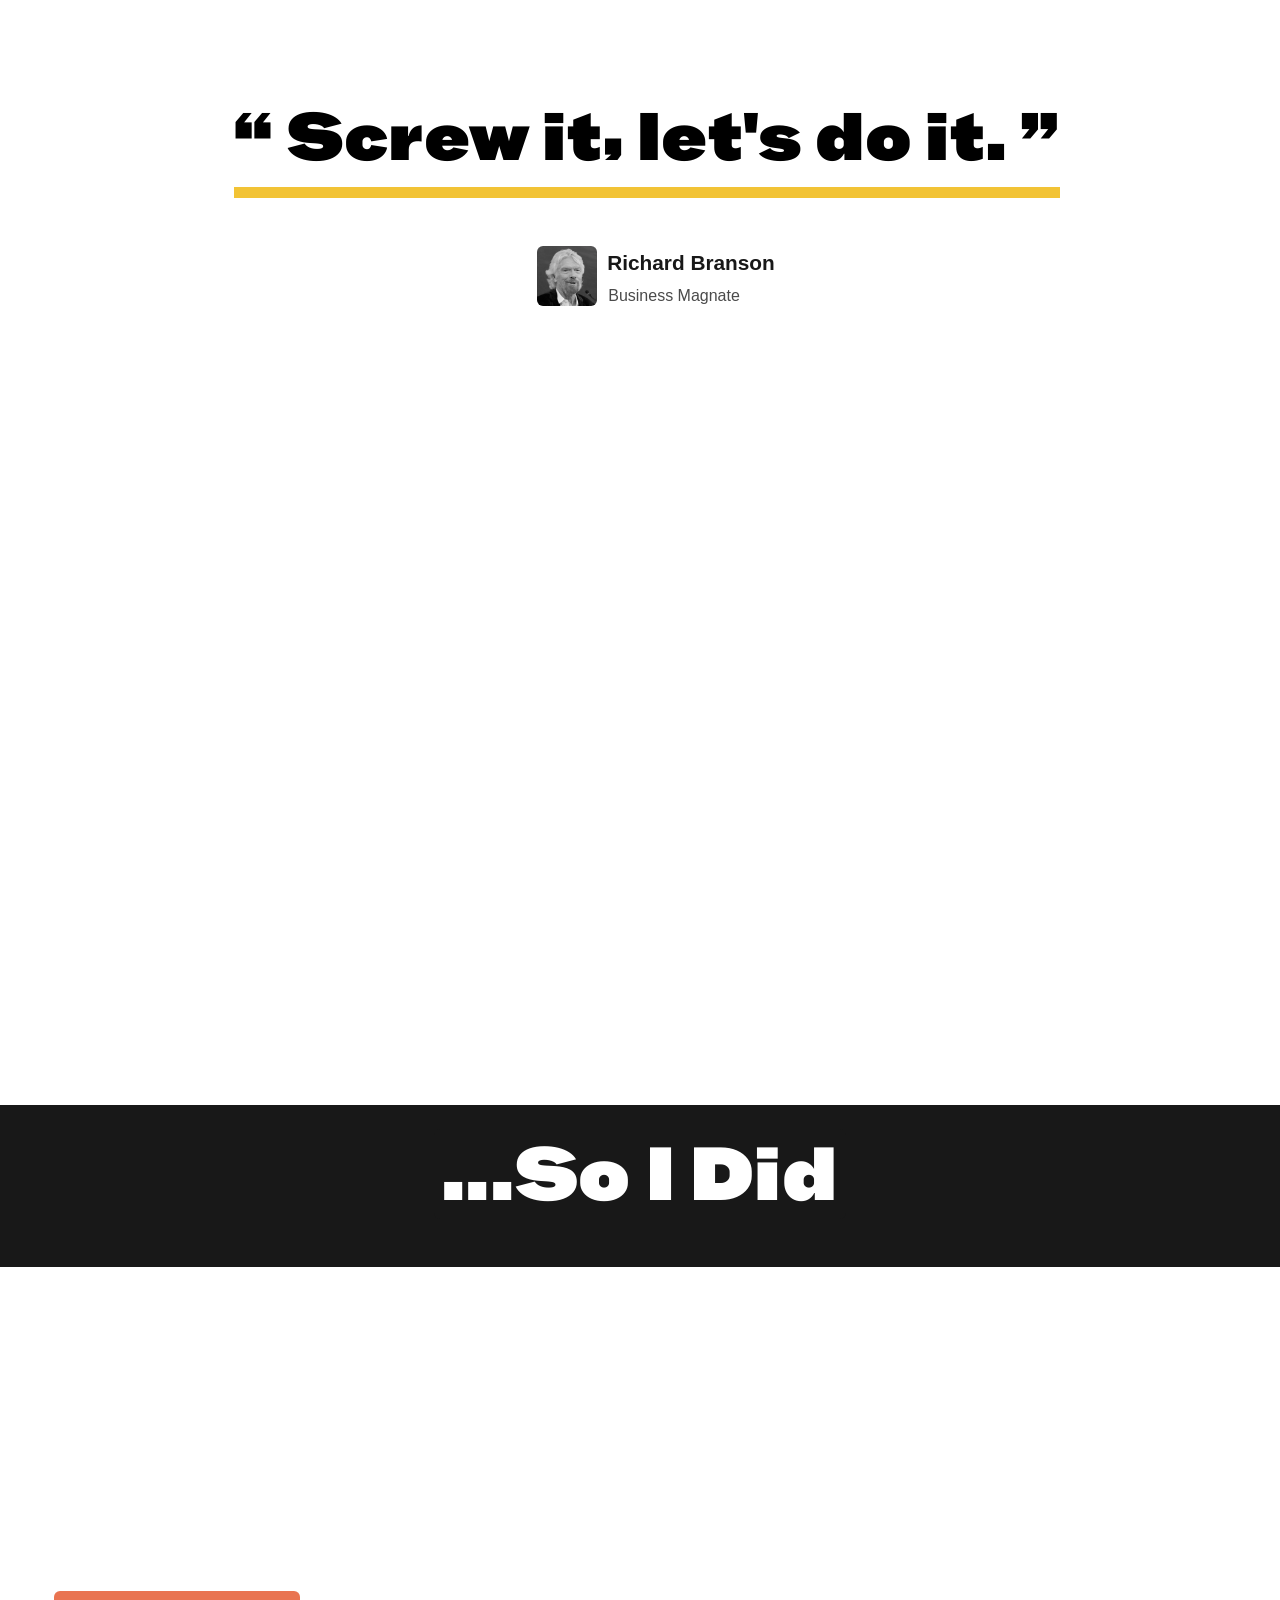
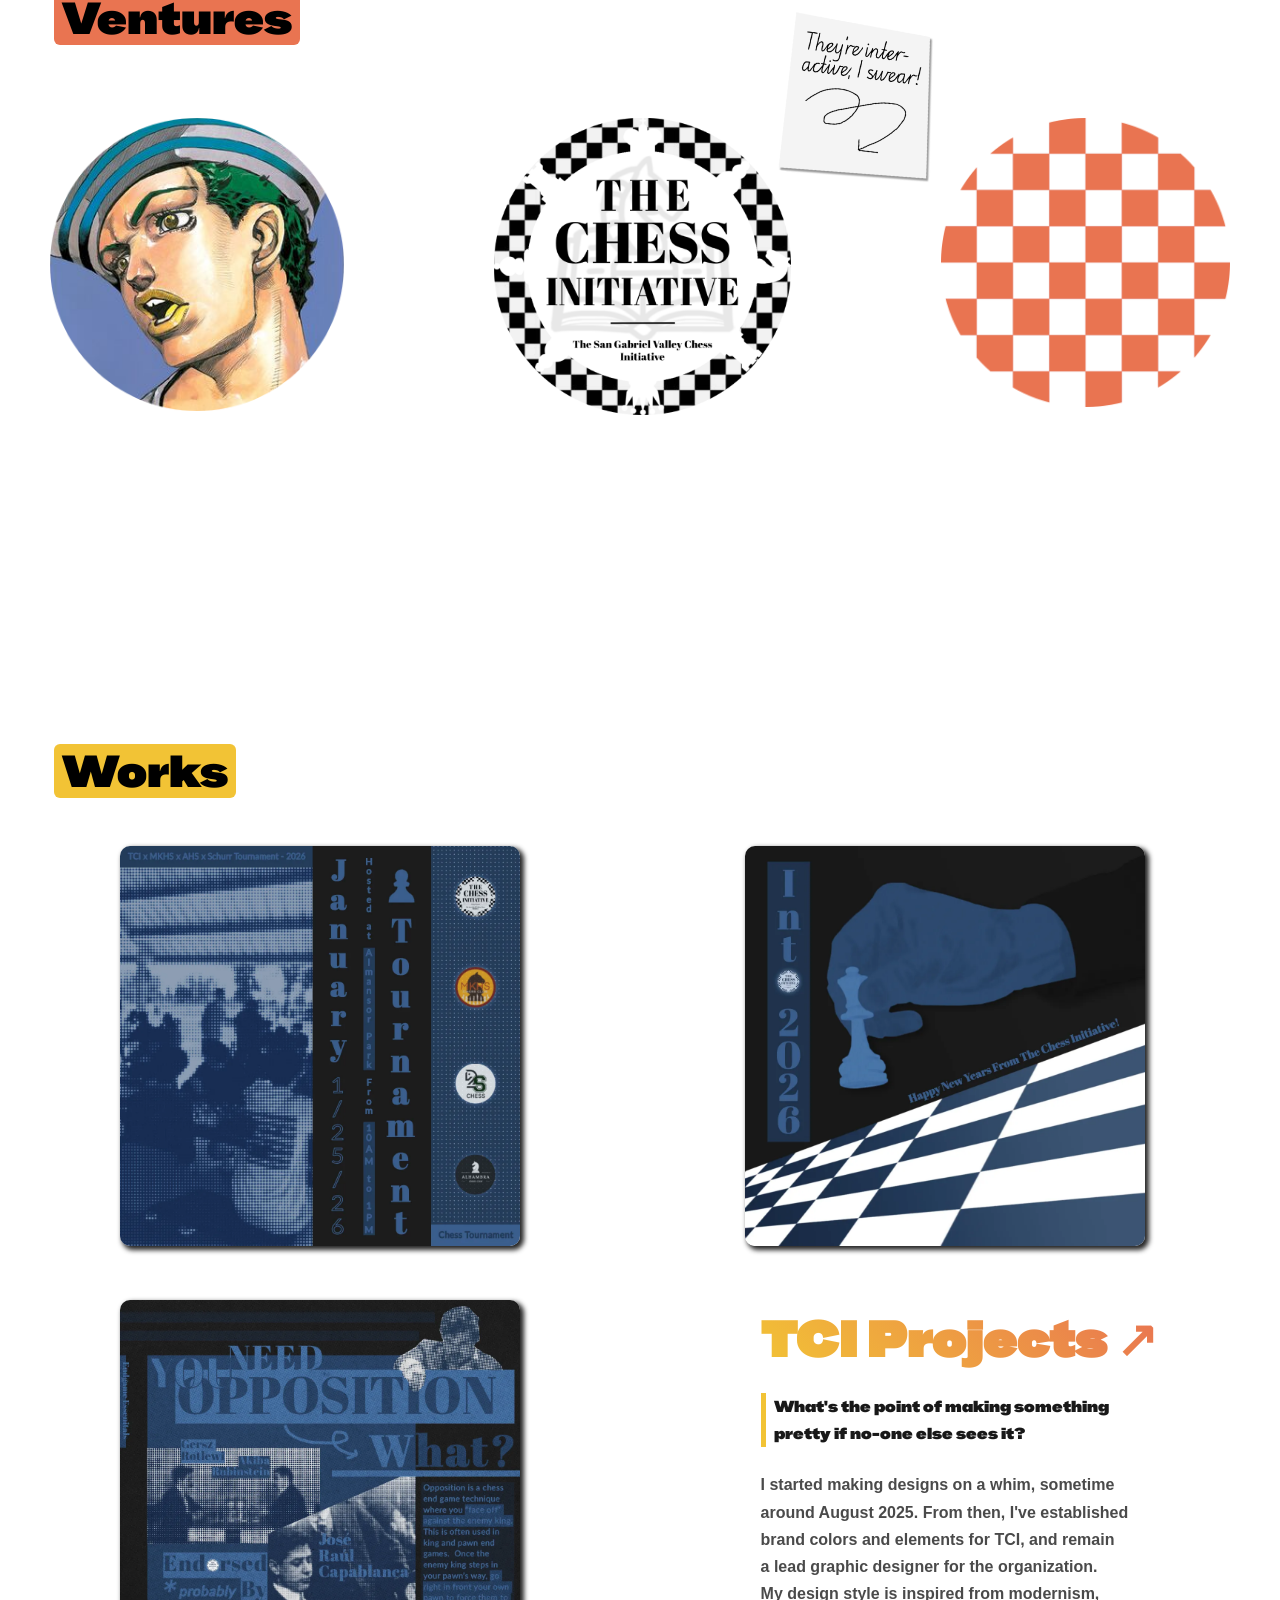
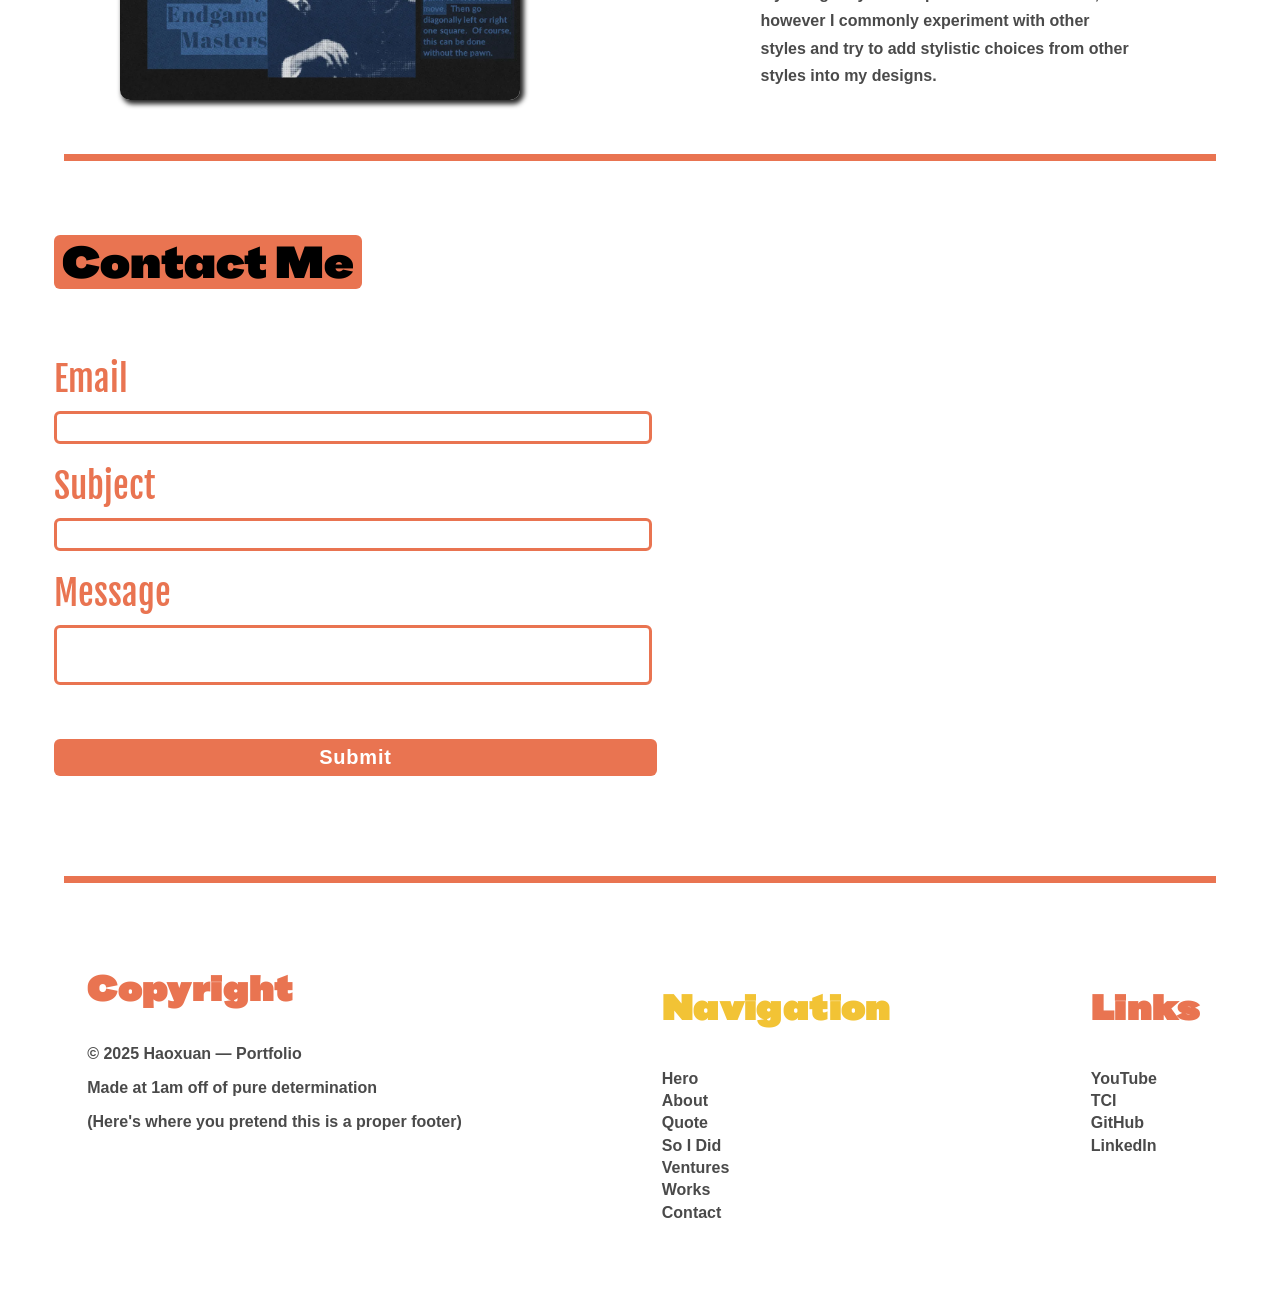
==== commit 3dadfe55: "v2 breakpoints update" ====
--- a/index.html
+++ b/index.html
@@ -4,7 +4,7 @@
      <meta charset="UTF-8">
      <meta name="viewport" content="width=device-width, initial-scale=1.0">
      <title>Haoxuan Portfolio</title>
-     <link rel ="stylesheet" href = "./css/style.css">
+     <link rel ="stylesheet" href = "style.css">
      <link rel="icon" href = "images/favicon.png" image-type="images/png">
 </head>
 <body>
@@ -37,7 +37,7 @@
     <div id = "hero">
      <section class = "hero">
         <div class = "chessboard">
-            <img src = "images/burnt chess board.png" alt = "orange chess board graphic">
+            <img src = "images/hero_image.png" alt = "orange chess board graphic">
         </div>
         <article class = "heroText">
             <h1> Your average student, <br> but a <div class = "notSo">not-so</div> average site </h1>
@@ -56,7 +56,7 @@
         <div class = "aboutMe">
             <article>
                 <div class = "image">
-                    <img src = "images/me round 2 better.webp" alt = "an image of me">
+                    <img src = "images/haoxuan_photo.webp" alt = "an image of me">
                 </div>
                 <div class = "mainText">
                     <h3> Introduction </h3>
@@ -84,7 +84,7 @@
         <section class = "quoteSection">
             <h2><q> Screw it, let's do it. </q></h2>
             <article class = "attribution">
-                <img src = "images/richard.webp" alt = "richard branson">
+                <img src = "images/richard_branson.webp" alt = "richard branson">
                 <div class = "attributionText">
                 <h3> Richard Branson </h3>
                 <p> Business Magnate </p>
@@ -102,9 +102,9 @@
     <section id = "ventures">
         <scan class = "venturesh2"> <h2>Ventures</h2> </scan>
         <div class = "content">
-        <img src = "images/note last i think.png" class = "venturesNote" alt = "note">
+        <img src = "images/sticky_note.png" class = "venturesNote" alt = "note">
         <article class = "yt">
-            <img src = "images/gappy.png" alt = "YouTube Logo">
+            <img src = "images/youtube_logo.png" alt = "YouTube Logo">
             <div class = "ytText">
                 <h3> <a href = "https://www.youtube.com/@Hao_OverHeaven" target = "_blank" 
                     rel="noopener noreferrer">YouTube</a></h3>
@@ -119,7 +119,7 @@
             </div>
         </article>
         <article class = "tci">
-            <img src = "images/TCI Logo optimized.png" alt = "TCI Logo">
+            <img src = "images/tci_logo.png" alt = "TCI Logo">
             <div class = "tciText">
                 <h3> <a href = "https://www.instagram.com/thesgvchessinitiative/" target = "_blank" 
                     rel="noopener noreferrer"> The Chess Initiative</a></h3>
@@ -134,7 +134,7 @@
             </div>
         </article>
         <article class = "website">
-            <img src = "images/chess board circle.png" alt = "Website Logo">
+            <img src = "images/web_dev.png" alt = "Website Logo">
             <div class = "webText">
                 <h3><a href = "#hero">Web Development</a></h3>
                 <p>
@@ -156,21 +156,21 @@
         <section class = "works">
             <div class = "left">
                 <div class = "leftTop">
-                    <img src = "images/January Tournament Poster smaller.png" alt = "january tournament poster">
+                    <img src = "images/tci_january_tourney.webp" alt = "january tournament poster">
                 </div>
                 <div class = "leftBottom">
-                    <img src = "images/Thanksgiving Tournament Poster smaller.png" alt = "thanksgiving tournament poster">
+                    <img src = "images/tci_opposition.webp" alt = "opposition poster">
                 </div>
             </div>
             <div class = "center">
-                <img src = "images/Thanksgiving Tourney Story smaller.png" alt = "thanksgiving tourney story">
+                <img src = "images/tci_thanksgiving_story.webp" alt = "thanksgiving tourney story">
             </div>
             <div class = "right">
                 <div class = "rightTop">
-                    <img src = "images/TCI New Years smaller.png" alt = "new year poster">
+                    <img src = "images/tci_new_years.webp" alt = "new year poster">
                 </div>
                 <div class = "rightText">
-                    <h3>TCI Projects</h3>
+                    <h3>TCI Projects &#x2197;</h3>
                     <scan class = "rightQuote"><p>What's the point of making something<br>
                         pretty if no-one else sees it?</p></scan>
                     <p>I started making designs on a whim, sometime<br>around August 2025. 
@@ -200,7 +200,7 @@
     <hr>
 
     <!-- Footer -->
-    <footer>
+    <footer id = "footerElement">
         <div class = "copyright">
             <h3>Copyright</h3>
             <p>© 2025 Haoxuan — Portfolio</p>
--- a/style.css
+++ b/style.css
@@ -0,0 +1,714 @@
+/* Default HTML conditions */
+html {
+    font-size: 16px;
+    scroll-behavior: smooth;
+}
+
+/* Body Customizations */
+body {
+    background-color: var(--bg);
+    margin: 0;
+    overflow-x: hidden;
+}
+
+/* Preset */
+:root {
+  --bg: #ffffff;       
+  --bg2: #f4f4f4;      
+  --text: #181818;     
+  --text-light: #4a4a4a;
+
+  --accent1: #E97451;  
+  --accent2: #F2C335;  
+
+  --radius: 6px;
+}
+
+/* Custom font meant to embed BBH Hegarty */
+@font-face {
+    font-family: 'BBH Hegarty';
+    src: url('fonts/BBHHegarty-Regular.woff2') format('woff2'),
+        url('fonts/BBHHegarty-Regular.woff') format('woff');
+    font-weight: normal;
+    font-style: normal;
+    font-display: swap;
+}
+
+/* Custom font meant to embed Fjalla One */
+@font-face {
+    font-family: 'Fjalla One';
+    src: url('fonts/FjallaOne-Regular.woff2') format('woff2'),
+        url('fonts/FjallaOne-Regular.woff') format('woff');
+    font-weight: normal;
+    font-style: normal;
+    font-display: swap;
+}
+
+/* Lato family */
+.lato-regular {
+  font-family: "Lato", sans-serif;
+  font-weight: 400;
+  font-style: normal;
+}
+
+/* Desktop nav bar */
+.navigation {
+    position: sticky;
+    top: 0;
+    z-index: 10;
+    background: var(--bg);
+    max-width: 100vw;
+    opacity: 97%;
+    box-sizing: border-box;
+}
+.headerNav {
+    display: flex;
+    justify-content:space-between;
+    background-color: var(--text);
+}
+.headerNav > ul {
+    list-style: none;
+    display: flex;
+    padding: 0;
+    gap: 3.125rem;
+    margin: 1rem 1.875rem 1.25rem 0;
+    justify-content: flex-end;
+}
+.headerNav h1 {
+    margin: 0 0 0 1.875rem;
+    font-family: 'BBH Hegarty', sans-serif;
+    justify-content: flex-start;
+    font-weight: lighter;
+    font-size: 2.5rem;
+    letter-spacing: 0.02em;
+    color: var(--bg);
+}
+.headerNav a {
+    font-family: "Lato", sans-serif;
+    text-decoration: none;
+    color: var(--bg);
+    font-size: 1rem;
+    font-weight: bold;
+    transition: all 0.5s ease;
+}
+.headerNav a:hover {
+    opacity: 0.5;
+}
+
+/* Mobile nav bar */
+#menu-toggle {
+    display: none;
+}
+.hamburger {
+    display: none;
+    cursor: pointer;
+    font-weight: bolder;
+    color: var(--bg);
+    font-size: 2rem;
+    user-select: none;
+    margin: 0 1.875rem 0 0;
+}
+.headerNav .mobileNav ul {
+    list-style: none;
+    line-height: 3;
+    text-align: right;
+}
+.headerNav .mobileNav a {
+    text-decoration: none;
+    font-family: "Lato", sans-serif;
+    font-size: 1.75rem;
+    color: var(--bg);
+    font-weight: bold;
+    transition: all 0.3s ease;
+    padding-right: 1.5rem;
+}
+.mobileNav {
+  display: none;
+  position: fixed;
+  top: 3rem;
+  right: 0;
+  background: var(--text);
+  height: 100dvh;
+  width: 50vw;
+  padding: 1.75rem;
+  box-sizing: border-box;
+  z-index: 20;
+}
+#menu-toggle:checked + .hamburger + .mobileNav {
+  display: block;
+}
+.mobileNav a:hover {
+    opacity: 50%;
+}
+
+/* Hero section */
+#hero {
+    scroll-margin-top: 18.75rem;
+}
+.hero {
+    display: flex;
+    justify-content: space-between;
+}
+.notSo {
+    display: inline-block;
+    background-color: var(--accent1);
+    border-radius: var(--radius);
+    transform: rotate(3deg);
+    padding: 0 0.25rem 0 0.25rem;
+}
+.hero a {
+    text-decoration: none;
+    color: var(--bg);
+}
+.heroText {
+    order: 1;
+    margin: 12.75rem 0 0 1.875rem;
+}
+.heroText h1 {
+    font-family: "Fjalla One", sans-serif;
+    letter-spacing: 0.02em;
+    font-size: 2.8125rem;
+    font-weight: bold;
+    line-height: 1.5;
+}
+.heroText p{
+    color: var(--text-light);
+    font-weight: bolder;
+}
+.buttonList {
+    display: flex;
+    gap: 1.875rem;
+}
+.buttonList button {
+    margin-top: 0.625rem;
+    padding: 0.625rem;
+    border-radius: var(--radius);
+    border: none;
+    font-weight: bolder;
+    background-color: var(--accent1);
+    text-align: center;
+    transition: all 0.3s ease;
+}
+.buttonList a {
+    font-size: 1rem;
+}
+.hero button:hover {
+    background-color: var(--accent2);
+    transform: scale(1.05);
+}
+.chessboard {
+    order: 2;
+    margin: 0 0 6.25rem 0; 
+    padding: 0;
+    overflow:hidden;
+}
+.chessboard img {
+    width: 47.8125rem;
+    height: auto;
+}
+
+/* About Me Section */
+#aboutMe {
+    scroll-margin-top: 7rem;
+}
+.aboutMe article {
+    display: flex;
+    justify-content: space-between;
+}
+.mainText {
+    justify-content: flex-end;
+    margin: 1.875rem 3rem 0 3rem;
+}
+.mainText h3 {
+    font-family: "Fjalla One", sans-serif;
+    font-size: 2.1875rem;
+    letter-spacing: 0.02em;
+    margin: 0 0 1.25rem 0;
+}
+.mainText p {
+    color: var(--text-light);
+    font-weight: bold;
+    line-height: 1.7;
+}
+.image img {
+  max-width: 37.5rem;
+  height: auto;
+  border-radius: 1rem;
+  margin: 0 0 0 5rem;
+  transition: transform 0.4s ease;
+  box-shadow: 3px 3px 5px 1px rgb(37, 37, 37);
+  justify-content: flex-start;
+}
+.image img:hover {
+    transform: scale(1.03);
+}
+.quote {
+    margin: 1.25rem 0 1.25rem 1.25rem;
+    font-weight: bolder;
+    font-size: 1.25rem;
+    padding-left: 1.25rem;
+    border-left: 5px solid var(--accent1);
+    color: var(--text);
+}
+
+/* Quote Section */
+#quoteSection {
+    scroll-margin-top: 8.75rem;
+}
+.quoteSection h2{
+    display: flex;
+    background-color:var(--bg);
+    font-size: clamp(3.9rem, 4vw + 1rem, 8rem);
+    justify-content: center;
+    align-items: center;
+    text-align: center;
+    margin-top: 9.375rem;
+    padding-right: 3rem;
+}
+.quoteSection q {
+    padding-bottom: 0.625rem;
+    border-bottom: 0.7rem solid var(--accent2);
+    letter-spacing: 0.03em;
+}
+.attribution {
+    display: flex;
+    justify-content: center;
+    margin-left: 2rem;
+    margin-bottom: 6.25rem;
+}
+.quoteSection img {
+    max-width: 3.75rem;
+    max-height: 3.75rem;
+    border-radius: var(--radius);
+    margin-right: 0.625rem;
+}
+.attributionText h3 {
+    color: var(--text);
+    font-family: "Latos", sans-serif;
+    font-weight: bolder;
+    font-size: 1.3rem;
+    margin: 0.3125rem 0 0 0;
+}
+.attributionText p {
+    color: var(--text-light);
+    margin: 0.7rem 0 43.75rem 0.0625rem;
+}
+
+/* So I Did Section */
+#attentionGrabber {
+    scroll-margin-top: 22rem;
+}
+.attentionGrabber {
+    display: block;
+    background-color: var(--text);
+    text-align: center;
+    margin: 0 0 18.75rem 0;
+}
+.attentionGrabber h2 {
+    margin-left: 0;
+    text-align: center;
+    color: var(--bg);
+    background-color: var(--text);
+    font-size: clamp(4rem, 4vw + 1.5rem, 8rem);
+    letter-spacing: 0.03em;
+}
+
+/* Ventures Section */
+#ventures{
+    scroll-margin-top: 4.5rem;
+}
+.content {
+    display: flex;
+    position: relative;
+    justify-content: center;
+}
+.venturesh2{
+    display: block;
+    margin: 0 0 1.5625rem 0; 
+}
+.venturesNote {
+  position: absolute;    
+  top: -5.9375rem;          
+  left: 61%;                
+  width: clamp(3rem, 10vw + 2rem, 11rem);
+  pointer-events: none;
+  transform: rotate(10deg);
+}
+.yt img, .tci img, .website img {
+    max-width: 20.3125rem;
+    width: 100%;
+    height: auto;
+    transition: all 0.7s ease;
+}
+.yt {
+    display: inline-block;
+    text-align: center;
+    margin: 0 6.25rem 0 3.125rem;
+}
+.tci {
+    display: inline-block;
+    text-align: center;
+    margin: 0 3.125rem 0 3.125rem;
+}
+.website {
+    display: inline-block;
+    text-align: center;
+    margin: 0 3.125rem 0 6.25rem;
+}
+.ytText, .tciText, .webText {
+    opacity: 0;
+    transform: translateY(-30px);
+    transition: all 1s ease;
+}
+.ytText h3, .tciText h3, .webText h3 {
+    font-family: "Fjalla One", sans-serif;
+    letter-spacing: 0.03em;
+    font-size: 1.875rem;
+    margin: 0.625em 0 0.625em 0;
+}
+.ytText a, .tciText a, .webText a {
+    text-decoration: none;
+    color: var(--accent1);
+    transition: all 0.5s ease;
+}
+.ytText a:hover, .tciText a:hover, .webText a:hover{
+    color: var(--accent2);
+}
+.ytText p, .tciText p, .webText p {
+    font-weight: bold;
+    color: var(--text-light);
+    font-size: 0.9375rem;
+    line-height: 1.3;
+}
+.yt:hover .ytText, .tci:hover .tciText, .website:hover .webText {
+    opacity: 1;
+    transform: translateY(0px);
+}
+.yt:hover img, .tci:hover img, .website:hover img {
+    filter: brightness(0.9);
+}
+
+/*Works Section*/
+.works{
+    display: grid;
+    grid-template-columns: 1fr auto 1fr;
+    grid-template-rows: auto;
+    justify-items: center;
+}
+.yellowYay h2{
+    background-color: var(--accent2);
+    margin-top: 5rem;
+}
+.works img {
+    transition: transform 0.4s ease;
+    margin: 0;
+}
+.works img:hover {
+    transform: scale(1.03);
+}
+.leftTop img, .leftBottom img, .rightTop img {
+    max-width: 25rem;
+    max-height: auto;
+    margin: 0;
+    border-radius: 10px;
+    box-shadow: 3px 3px 5px 1px rgb(37, 37, 37);
+}
+.center img {
+    max-width: 30rem;
+    max-height: auto;
+    border-radius: 10px;
+    box-shadow: 3px 3px 5px 1px rgb(37, 37, 37);
+}
+.leftTop img {
+    margin-bottom: 3.1rem;
+}
+.rightTop {
+    margin-bottom: 3.75rem;
+}
+.left {
+    grid-column: 1;
+    grid-row: 1;
+}
+.center {
+    grid-column: 2;
+    grid-row: 1;
+}
+.right {
+    grid-column: 3;
+    grid-row: 1;
+}
+.rightText h3 {
+    font-family: 'BBH Hegarty', sans-serif;
+    letter-spacing: 0.02em;
+    font-size: 3.1rem;
+    margin: 0 1rem 0 1rem;
+    background: linear-gradient(45deg,var(--accent2),var(--accent1));
+    background-clip: text;
+    color: transparent;
+    text-align: center;
+    transition: all 0.4s ease;
+}
+.rightText h3:hover {
+    transform: scale(1.03);
+    opacity: 85%;
+}
+.rightText p {
+    color: var(--text-light);
+    font-weight: bolder;
+    line-height: 1.7;
+    margin: 0 1rem 0 1rem;
+}
+.rightText {
+    justify-self: center;
+    align-self: center;
+}
+.rightQuote p{
+    font-family: "BBH Hegarty", sans-serif;
+    margin: 1.5rem 0 1.5rem 1rem;
+    font-weight: lighter;
+    font-size: 1rem;
+    padding-left: 0.5rem;
+    border-left: 5px solid var(--accent2);
+    color: var(--text);
+}
+
+/* Contact Me Section */
+#contactMe {
+  scroll-margin-top: 7.75rem;
+}
+.contactMe h2 {
+    margin-bottom: 0;
+}
+.contactForm {
+    margin: 0 0 0 clamp(0.75rem, 3vw + 1rem, 5.25rem);
+}
+.contactForm h3 {
+    font-family: "Fjalla One", sans-serif;
+    color: var(--accent1); 
+    font-weight: lighter;
+    margin: 1.25rem 0 0.625rem 0;
+    font-size: 2.1875rem;
+}
+.contactForm button {
+    border: none;
+    margin-top: 3.125rem;
+    font-size: 1.25rem;
+    font-family: "Latos", sans-serif;
+    font-weight: bolder;
+    color: var(--bg);
+    background-color: var(--accent1);
+    padding: 0.4375rem clamp(1rem, 19vw + 1.35rem, 23rem) 0.4375rem clamp(1rem, 19vw + 1.35rem, 23rem);
+    border-radius: var(--radius);
+    transition: all 0.5s ease;
+    margin-bottom: 3.125rem;
+    letter-spacing: 0.04em;
+}
+.contactForm button:hover {
+    transform: scale(1.03);
+    box-shadow: 0px 0px 15px var(--accent2);
+}
+.contactForm input {
+    border: 3px solid var(--accent1);
+    border-radius: var(--radius);
+    height: 1.5625rem;
+    width: clamp(3rem, 40vw + 4.75rem, 50rem);
+    outline: none;
+    font-family: "Latos", sans-serif;
+    font-weight: bold;
+    color: var(--text);
+}
+.contactForm .message {
+    height: 3.125rem;
+    border: 3px solid var(--accent1);
+    border-radius: var(--radius);
+    width: clamp(3rem, 40vw + 4.75rem, 50rem);
+    outline: none;
+    font-family: "Latos", sans-serif;
+    font-weight: bold;
+    color: var(--text);
+    resize: none;
+}
+
+/* Footer */
+#footerElement {
+    display: flex;
+    gap: clamp(5rem, 10vw + 2rem, 19rem);
+    margin-bottom: 3.125rem;
+    justify-content: center;
+}
+footer h3 {
+    font-family: "BBH Hegarty", sans-serif;
+    letter-spacing: 0.04em;
+    color: var(--accent1);
+    font-size: 2.185rem;
+}
+.copyright {
+    margin-left: 2.5rem;
+}
+.footerNav, .links{
+    list-style: none;
+    line-height: 1.4;
+}
+.footerNav h3 {
+    color: var(--accent2);
+}
+.footerNav a, .links a, .copyright p{
+    text-decoration: none;
+    font-family: "Latos", sans-serif;
+    color: var(--text-light);
+    font-weight: bold;
+}
+.links {
+    margin-right: 2rem;
+}
+footer a {
+    transition: all 0.5s ease;
+}
+footer a:hover {
+    opacity: 0.5;
+}
+
+/* Element exclusive */
+h2 {
+    display: inline-block;
+    font-family: "BBh Hegarty", sans-serif;
+    margin: 1.5rem 0 3rem clamp(0.75rem, 3vw + 1rem, 5.25rem);
+    font-weight: lighter;
+    font-size: 2.8125rem;
+    background-color: var(--accent1);
+    border-radius: var(--radius);
+    padding: 0 0.5rem 0 0.5rem;
+}
+p {
+    font-family: "Lato", sans-serif;
+}
+hr {
+    margin: 3.125rem auto 3.125rem auto;
+    border: none;
+    height: 0.4375rem;
+    background-color: var(--accent1);
+    max-width: 90%
+}
+
+/* Media Inquiries */
+@media (max-width: 1400px) {
+    .center {
+        display: none;
+    }
+}
+@media (max-width: 1200px) {
+    .image img {
+        margin-left: 2rem;
+        width: 95%;
+        height: auto;
+        margin-right: 1rem;
+    }
+    .aboutMe .mainText {
+        margin-top: 1rem;;
+    }
+}
+@media (max-width: 1100px) {
+    .content {
+        flex-direction: column;
+    }
+    .yt {
+        margin:0 0 2rem 0;
+    }
+    .tci {
+        margin:0 0 2rem 0;
+    }
+    .website {
+        margin:0 0 2rem 0;
+    }
+    .venturesNote {
+        top: -9.5rem;          
+        left: 65%;
+        width: 8.25rem;
+    }
+}
+@media (max-width: 1000px) {
+    .center {
+        display: inline;
+    }
+    .works {
+        flex-direction: column;
+        display: block;
+    }
+    .leftTop img, .leftBottom img, .center img, .rightTop img {
+        display: block;
+        max-width: 60%;
+        margin: 0 auto 3.75rem auto;
+    }
+    footer {
+        flex-direction: column;
+    }
+    footer ul {
+        margin: 0;
+        justify-content: center;
+    }
+}
+@media (max-width: 925px) {
+    .headerNav > ul {
+        display: none;
+    }
+    .hamburger {
+        display: block;
+        margin-left: auto;
+    }
+}
+@media (max-width: 850px) {
+    .aboutMe article {
+        flex-direction: column;
+    }
+    .image img {
+        display: block;
+        justify-self: center;
+        margin: 0;
+        width: 70%;
+        height: auto;
+        margin-left: 1rem;
+        margin-right: 1rem;
+    }
+    .aboutMe .mainText {
+        display: block;
+        align-self: center;
+        margin: 2rem 1rem 2rem 1rem;
+    }
+}
+@media (max-width: 576px) {
+    .hero {
+        flex-direction: column;
+        justify-content: center;
+        justify-items: center;
+    }
+    .chessboard {
+        order: 1;
+        max-width: 100%;
+        max-height: auto;
+        margin: 0;
+        display: block;
+    }
+    .heroText {
+        align-items: center;
+        order: 2;
+        margin: 1rem 0 10rem 1rem;
+    }
+    .image img {
+        width: 90%;
+    }
+    .quoteSection {
+        flex-direction: column;
+    }
+    .attribution {
+        margin: 0;
+    }
+    .leftTop img, .leftBottom img, .center img, .rightTop img {
+        max-width: 90%;
+    }
+    .hr {
+        margin: 1rem 0 1rem 0;
+        padding: 0;
+        align-self:left;
+        width: 100%;
+    }
+}
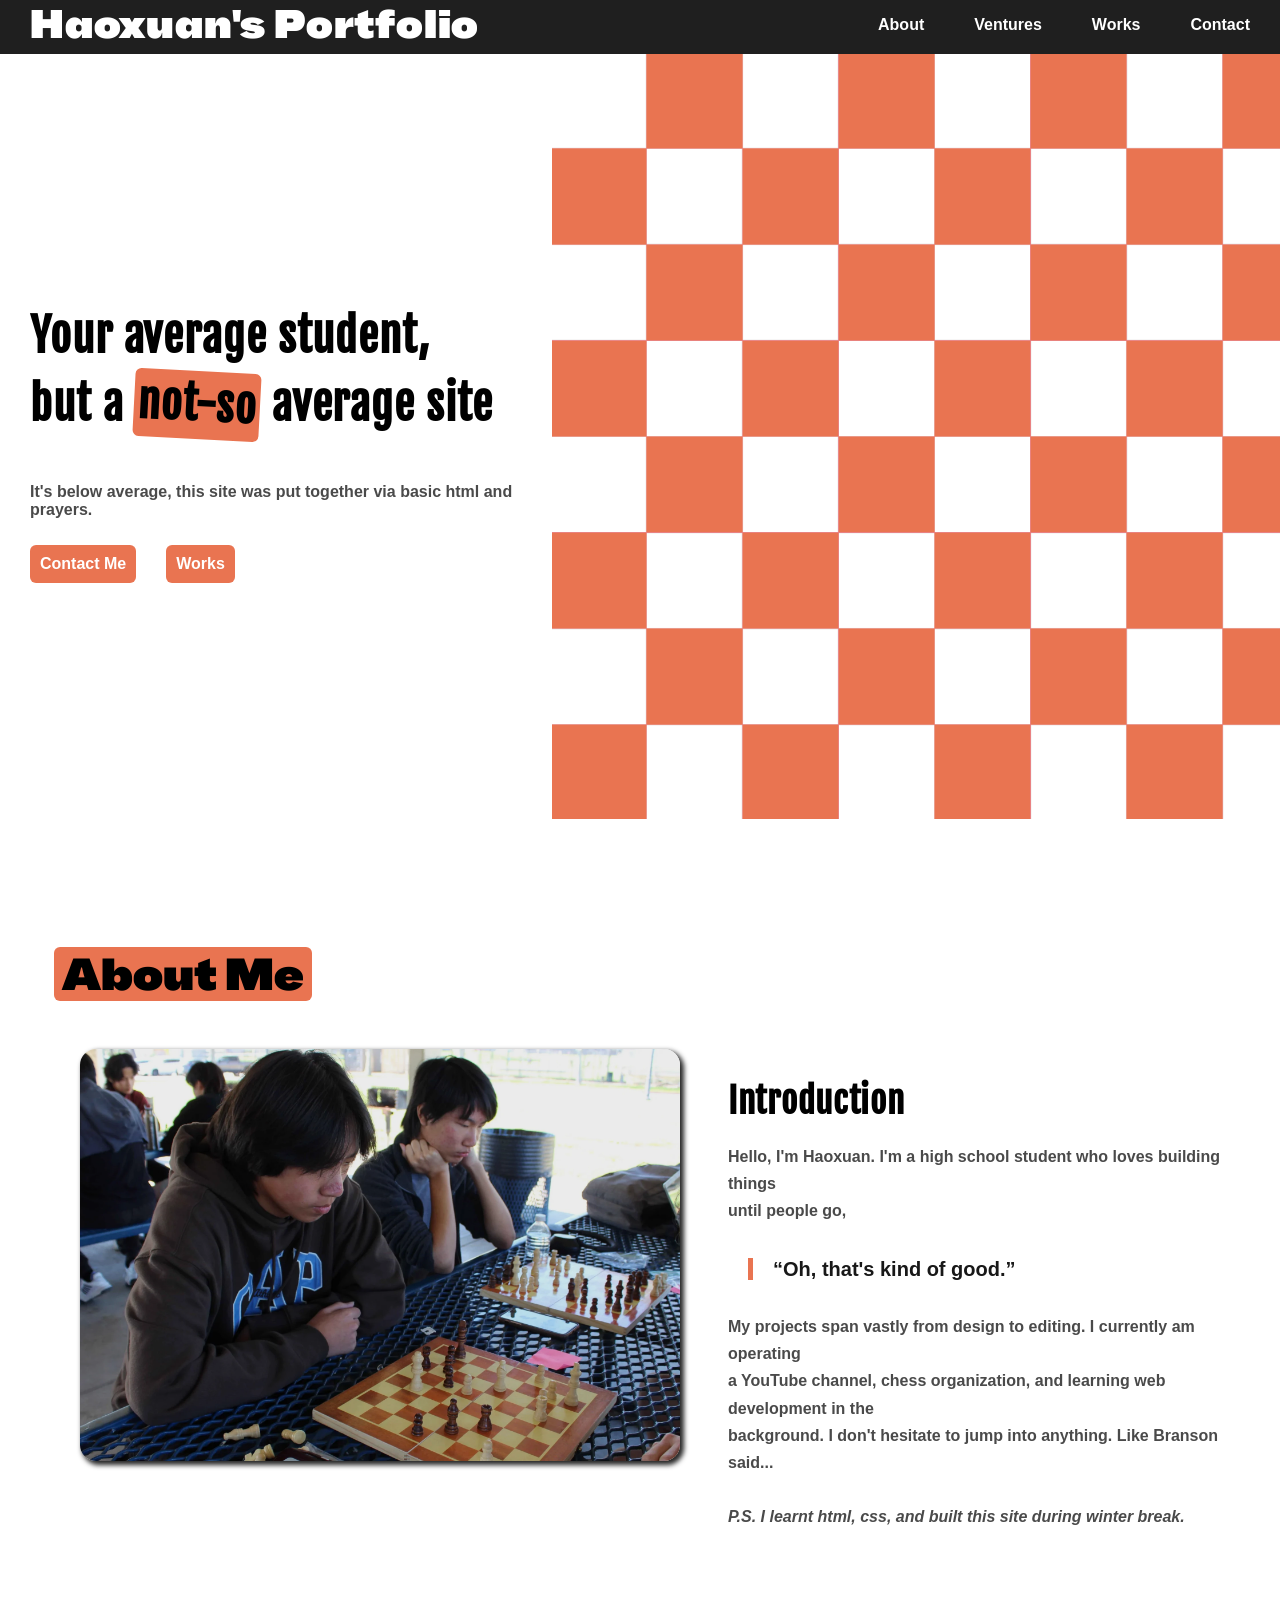
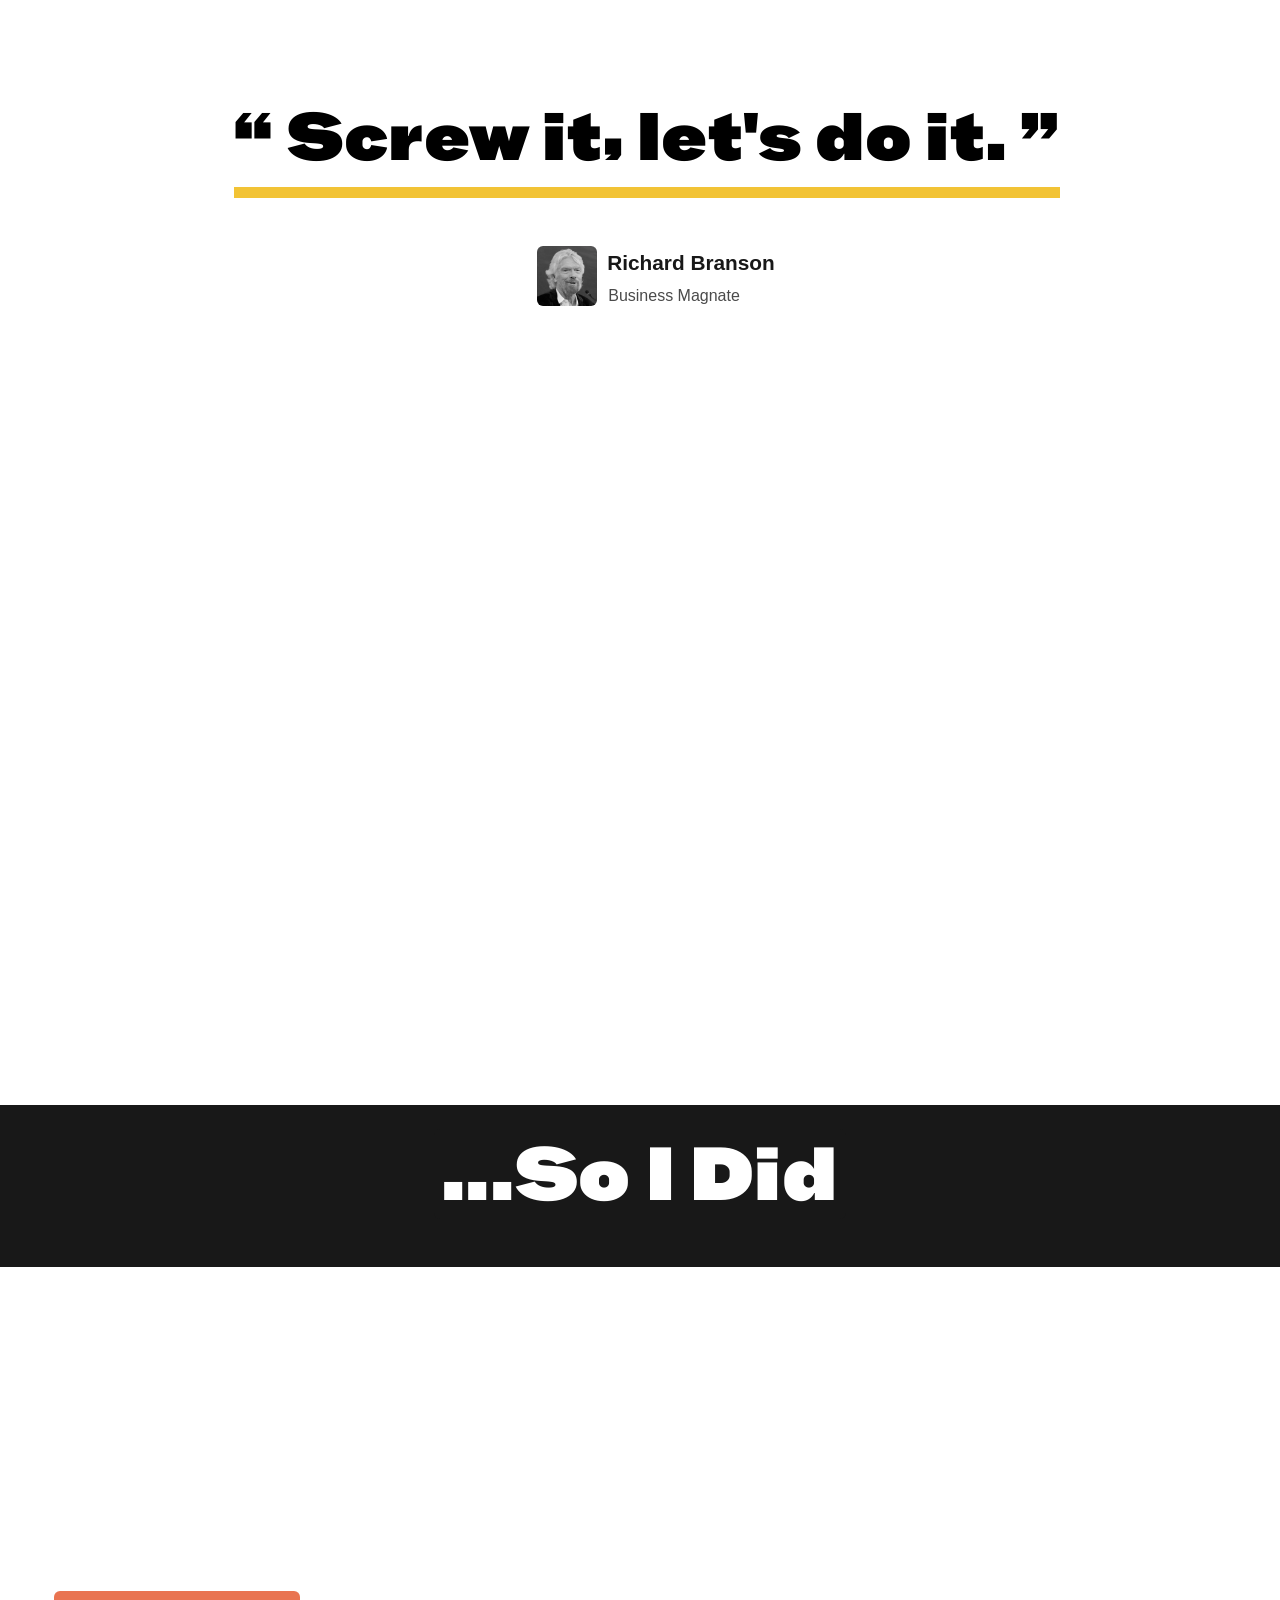
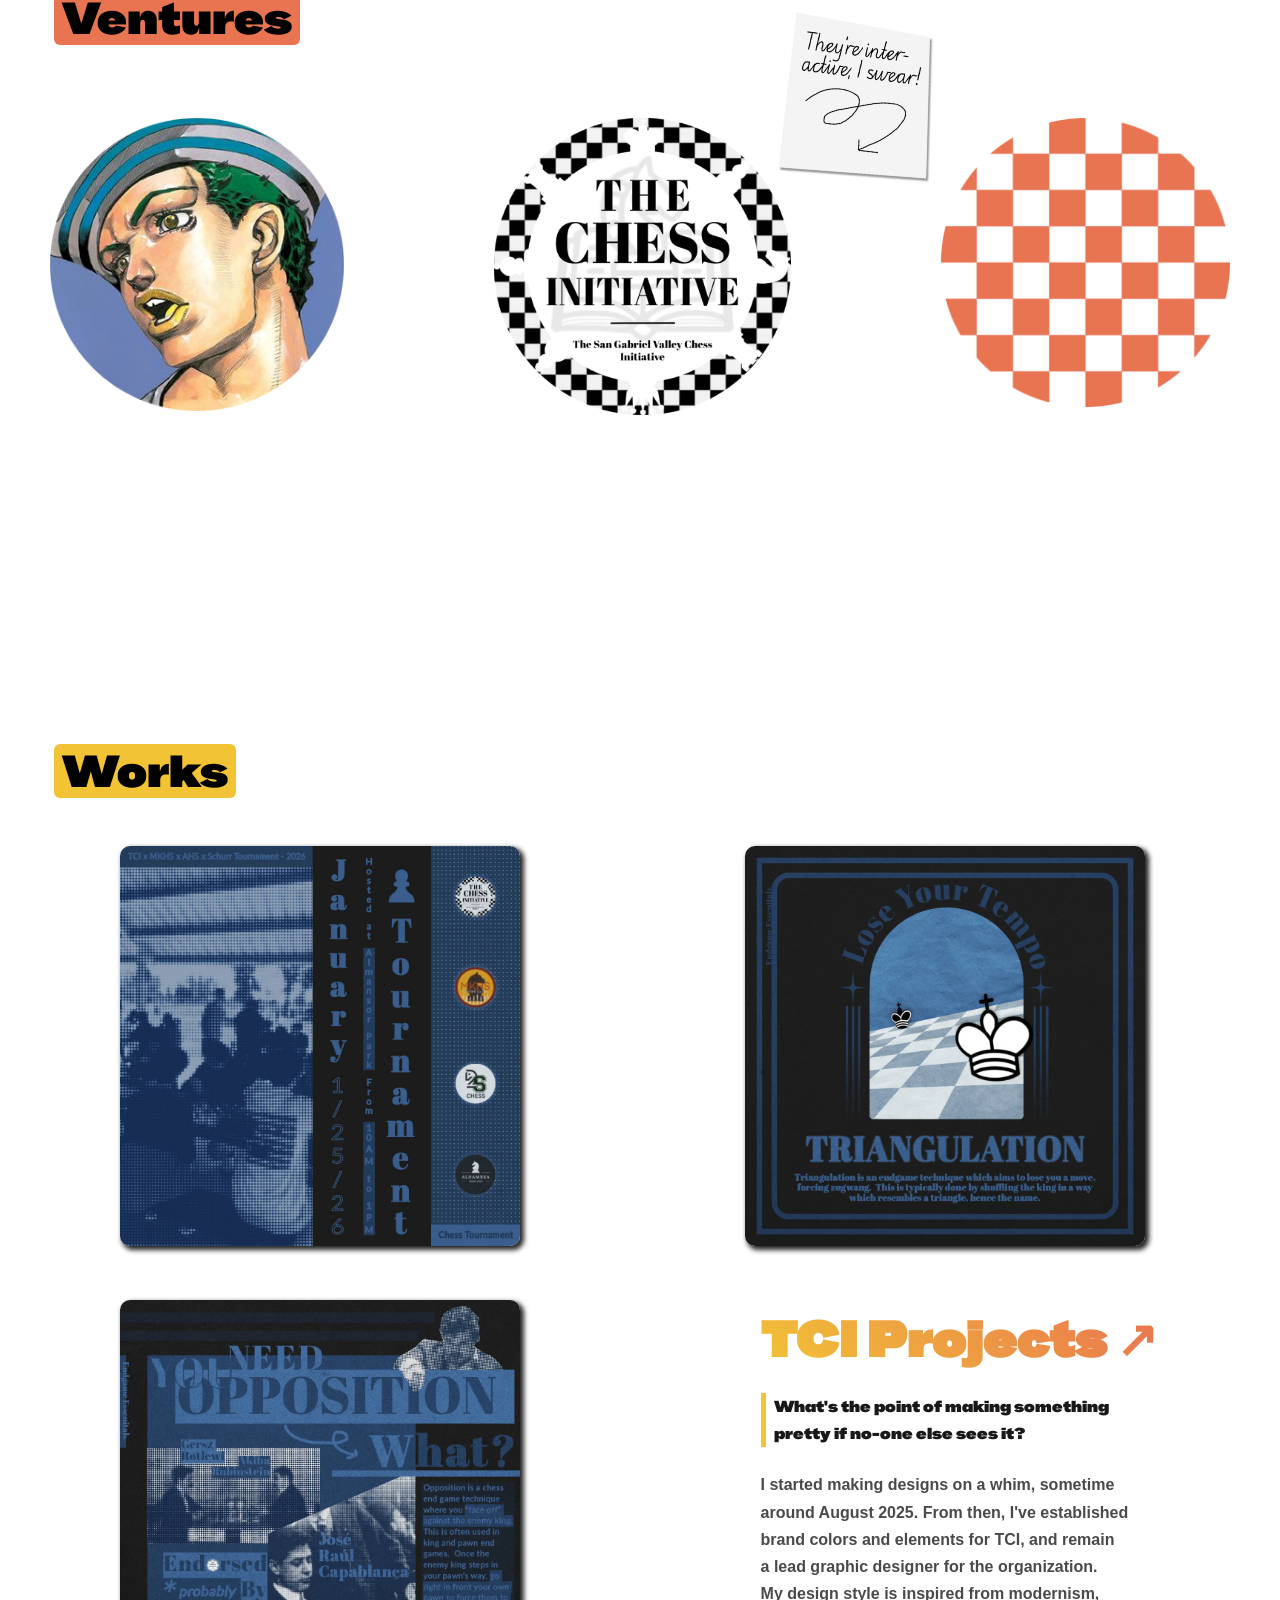
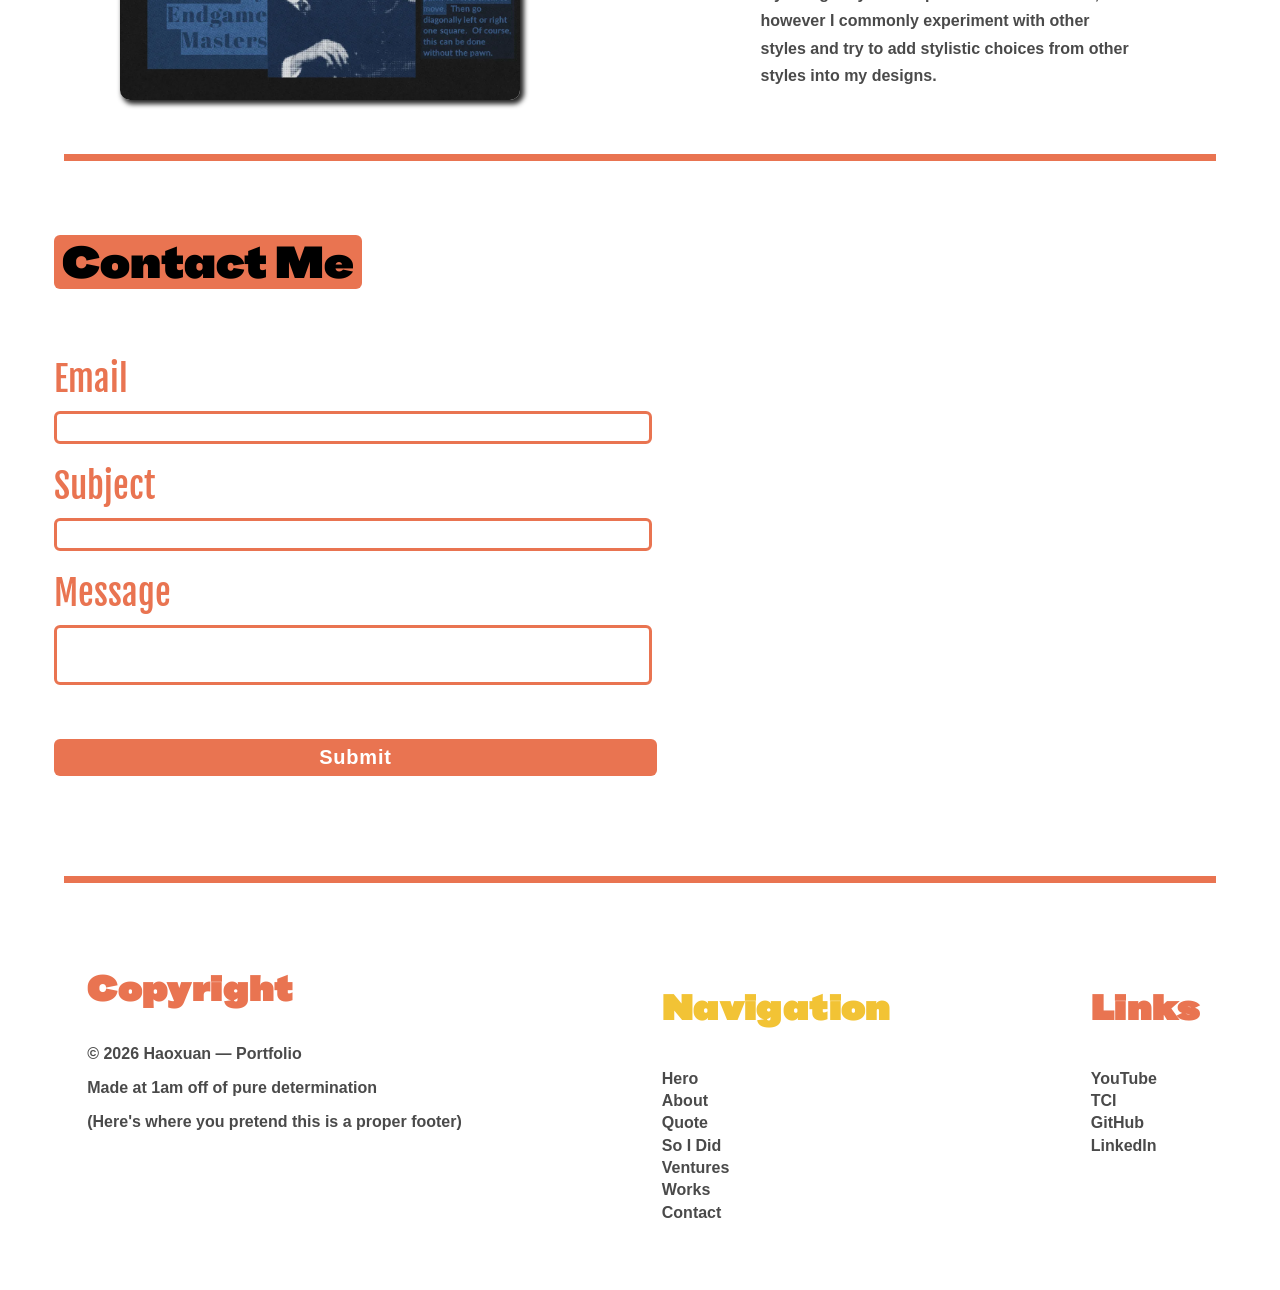
==== commit 91dc9e82: "v3 tci page addition" ====
--- a/index.html
+++ b/index.html
@@ -8,6 +8,7 @@
      <link rel="icon" href = "images/favicon.png" image-type="images/png">
 </head>
 <body>
+    
     <!-- Desktop nav bar -->
     <section class = "navigation" aria-label = "Main Navgiation For Desktop">
     <nav class = "headerNav">
@@ -18,6 +19,7 @@
             <li><a href = "#works">Works</a></li>
             <li><a href = "#contactMe">Contact</a></li>
         </ul>
+
     <!-- Mobile nav bar -->
         <input type="checkbox" id="menu-toggle">
         <label for="menu-toggle" class="hamburger">☰</label>
@@ -156,10 +158,10 @@
         <section class = "works">
             <div class = "left">
                 <div class = "leftTop">
-                    <img src = "images/tci_january_tourney.webp" alt = "january tournament poster">
+                    <img src = "images/tci_january_tourney.webp" alt = "january tournament graphic">
                 </div>
                 <div class = "leftBottom">
-                    <img src = "images/tci_opposition.webp" alt = "opposition poster">
+                    <img src = "images/tci_opposition.webp" alt = "opposition graphic">
                 </div>
             </div>
             <div class = "center">
@@ -167,10 +169,10 @@
             </div>
             <div class = "right">
                 <div class = "rightTop">
-                    <img src = "images/tci_new_years.webp" alt = "new year poster">
+                    <img src = "images/tci_triangulation.webp" alt = "triangulation graphic">
                 </div>
                 <div class = "rightText">
-                    <h3>TCI Projects &#x2197;</h3>
+                    <h3> <a href = "tci.html">TCI Projects &#x2197;</a></h3>
                     <scan class = "rightQuote"><p>What's the point of making something<br>
                         pretty if no-one else sees it?</p></scan>
                     <p>I started making designs on a whim, sometime<br>around August 2025. 
@@ -203,7 +205,7 @@
     <footer id = "footerElement">
         <div class = "copyright">
             <h3>Copyright</h3>
-            <p>© 2025 Haoxuan — Portfolio</p>
+            <p>© 2026 Haoxuan — Portfolio</p>
             <p>Made at 1am off of pure determination</p>
             <p>(Here's where you pretend this is a proper footer)</p>
         </div>
--- a/style.css
+++ b/style.css
@@ -82,6 +82,7 @@
     font-size: 2.5rem;
     letter-spacing: 0.02em;
     color: var(--bg);
+    user-select: none;
 }
 .headerNav a {
     font-family: "Lato", sans-serif;
@@ -163,6 +164,7 @@
 .heroText {
     order: 1;
     margin: 12.75rem 0 0 1.875rem;
+    user-select: none;
 }
 .heroText h1 {
     font-family: "Fjalla One", sans-serif;
@@ -170,6 +172,7 @@
     font-size: 2.8125rem;
     font-weight: bold;
     line-height: 1.5;
+    user-select: none;
 }
 .heroText p{
     color: var(--text-light);
@@ -192,7 +195,7 @@
 .buttonList a {
     font-size: 1rem;
 }
-.hero button:hover {
+.hero button:hover, .buttonList:focus-within button{
     background-color: var(--accent2);
     transform: scale(1.05);
 }
@@ -224,6 +227,7 @@
     font-size: 2.1875rem;
     letter-spacing: 0.02em;
     margin: 0 0 1.25rem 0;
+    user-select: none;
 }
 .mainText p {
     color: var(--text-light);
@@ -249,6 +253,7 @@
     padding-left: 1.25rem;
     border-left: 5px solid var(--accent1);
     color: var(--text);
+    user-select: none;
 }
 
 /* Quote Section */
@@ -264,6 +269,7 @@
     text-align: center;
     margin-top: 9.375rem;
     padding-right: 3rem;
+    user-select: none;
 }
 .quoteSection q {
     padding-bottom: 0.625rem;
@@ -288,10 +294,12 @@
     font-weight: bolder;
     font-size: 1.3rem;
     margin: 0.3125rem 0 0 0;
+    user-select: none;
 }
 .attributionText p {
     color: var(--text-light);
     margin: 0.7rem 0 43.75rem 0.0625rem;
+    user-select: none;
 }
 
 /* So I Did Section */
@@ -311,6 +319,7 @@
     background-color: var(--text);
     font-size: clamp(4rem, 4vw + 1.5rem, 8rem);
     letter-spacing: 0.03em;
+    user-select: none;
 }
 
 /* Ventures Section */
@@ -437,14 +446,17 @@
     grid-column: 3;
     grid-row: 1;
 }
+.rightText a {
+    text-decoration: none;
+    background: linear-gradient(45deg,var(--accent2),var(--accent1));
+    background-clip: text;
+    color: transparent;
+}
 .rightText h3 {
     font-family: 'BBH Hegarty', sans-serif;
     letter-spacing: 0.02em;
     font-size: 3.1rem;
     margin: 0 1rem 0 1rem;
-    background: linear-gradient(45deg,var(--accent2),var(--accent1));
-    background-clip: text;
-    color: transparent;
     text-align: center;
     transition: all 0.4s ease;
 }
@@ -470,6 +482,7 @@
     padding-left: 0.5rem;
     border-left: 5px solid var(--accent2);
     color: var(--text);
+    user-select: none;
 }
 
 /* Contact Me Section */
@@ -488,6 +501,7 @@
     font-weight: lighter;
     margin: 1.25rem 0 0.625rem 0;
     font-size: 2.1875rem;
+    user-select: none;
 }
 .contactForm button {
     border: none;
@@ -517,6 +531,9 @@
     font-weight: bold;
     color: var(--text);
 }
+.contactForm:focus-within button {
+    box-shadow: 0px 0px 15px var(--accent2);
+}
 .contactForm .message {
     height: 3.125rem;
     border: 3px solid var(--accent1);
@@ -541,9 +558,11 @@
     letter-spacing: 0.04em;
     color: var(--accent1);
     font-size: 2.185rem;
+    user-select: none;
 }
 .copyright {
     margin-left: 2.5rem;
+    user-select: none;
 }
 .footerNav, .links{
     list-style: none;
@@ -578,6 +597,7 @@
     background-color: var(--accent1);
     border-radius: var(--radius);
     padding: 0 0.5rem 0 0.5rem;
+    user-select: none;
 }
 p {
     font-family: "Lato", sans-serif;
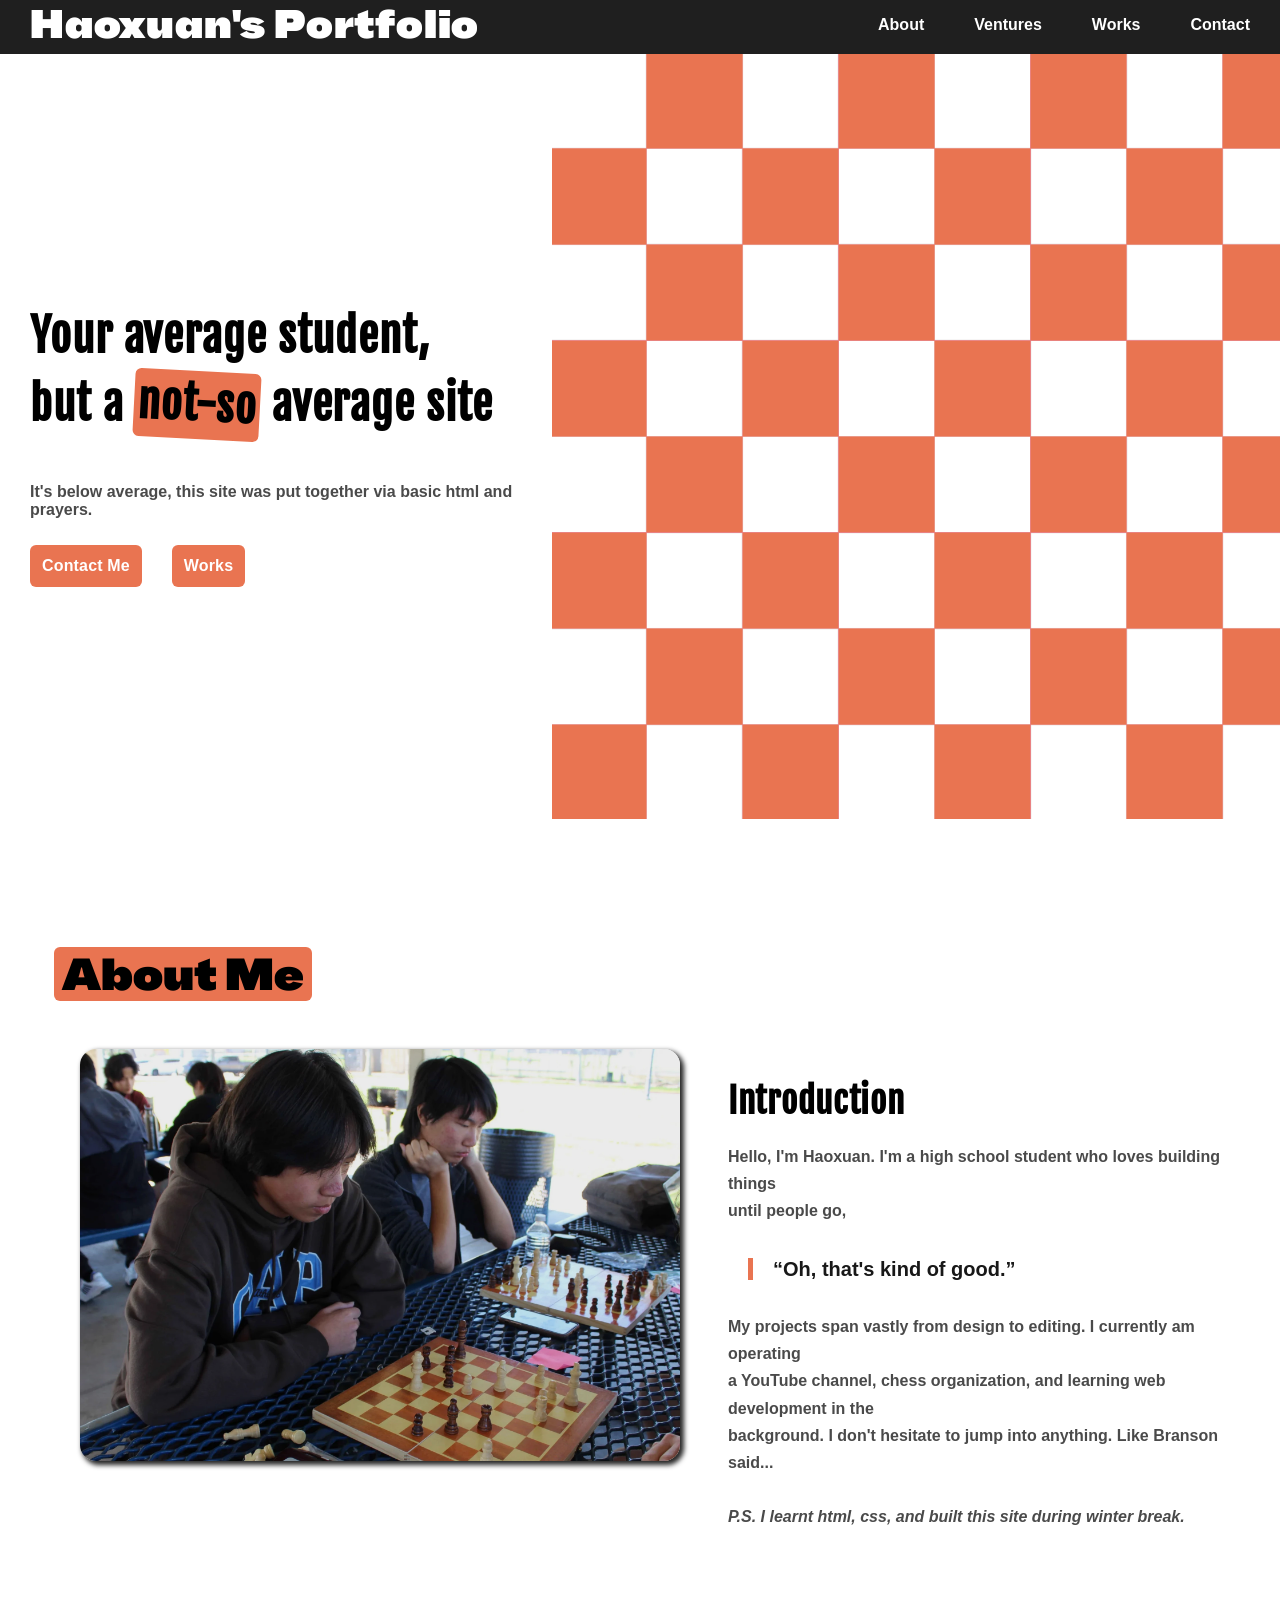
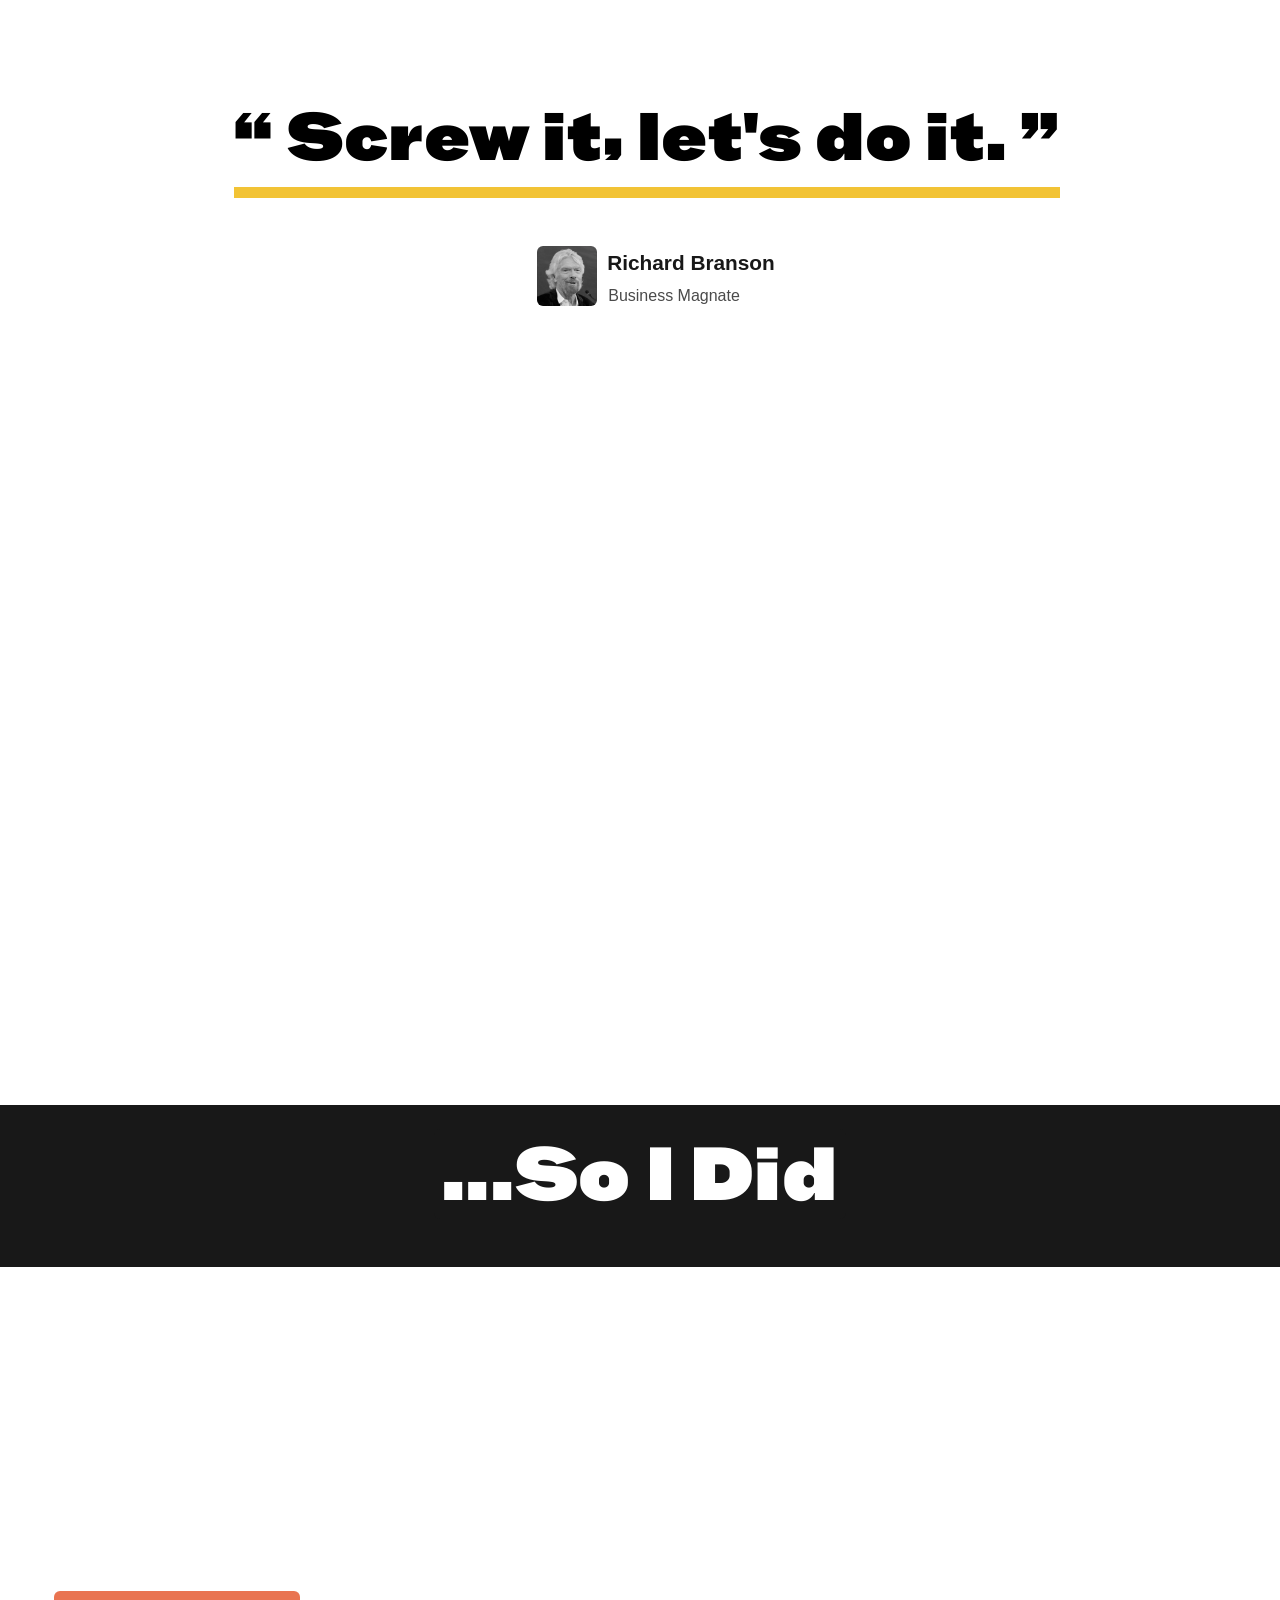
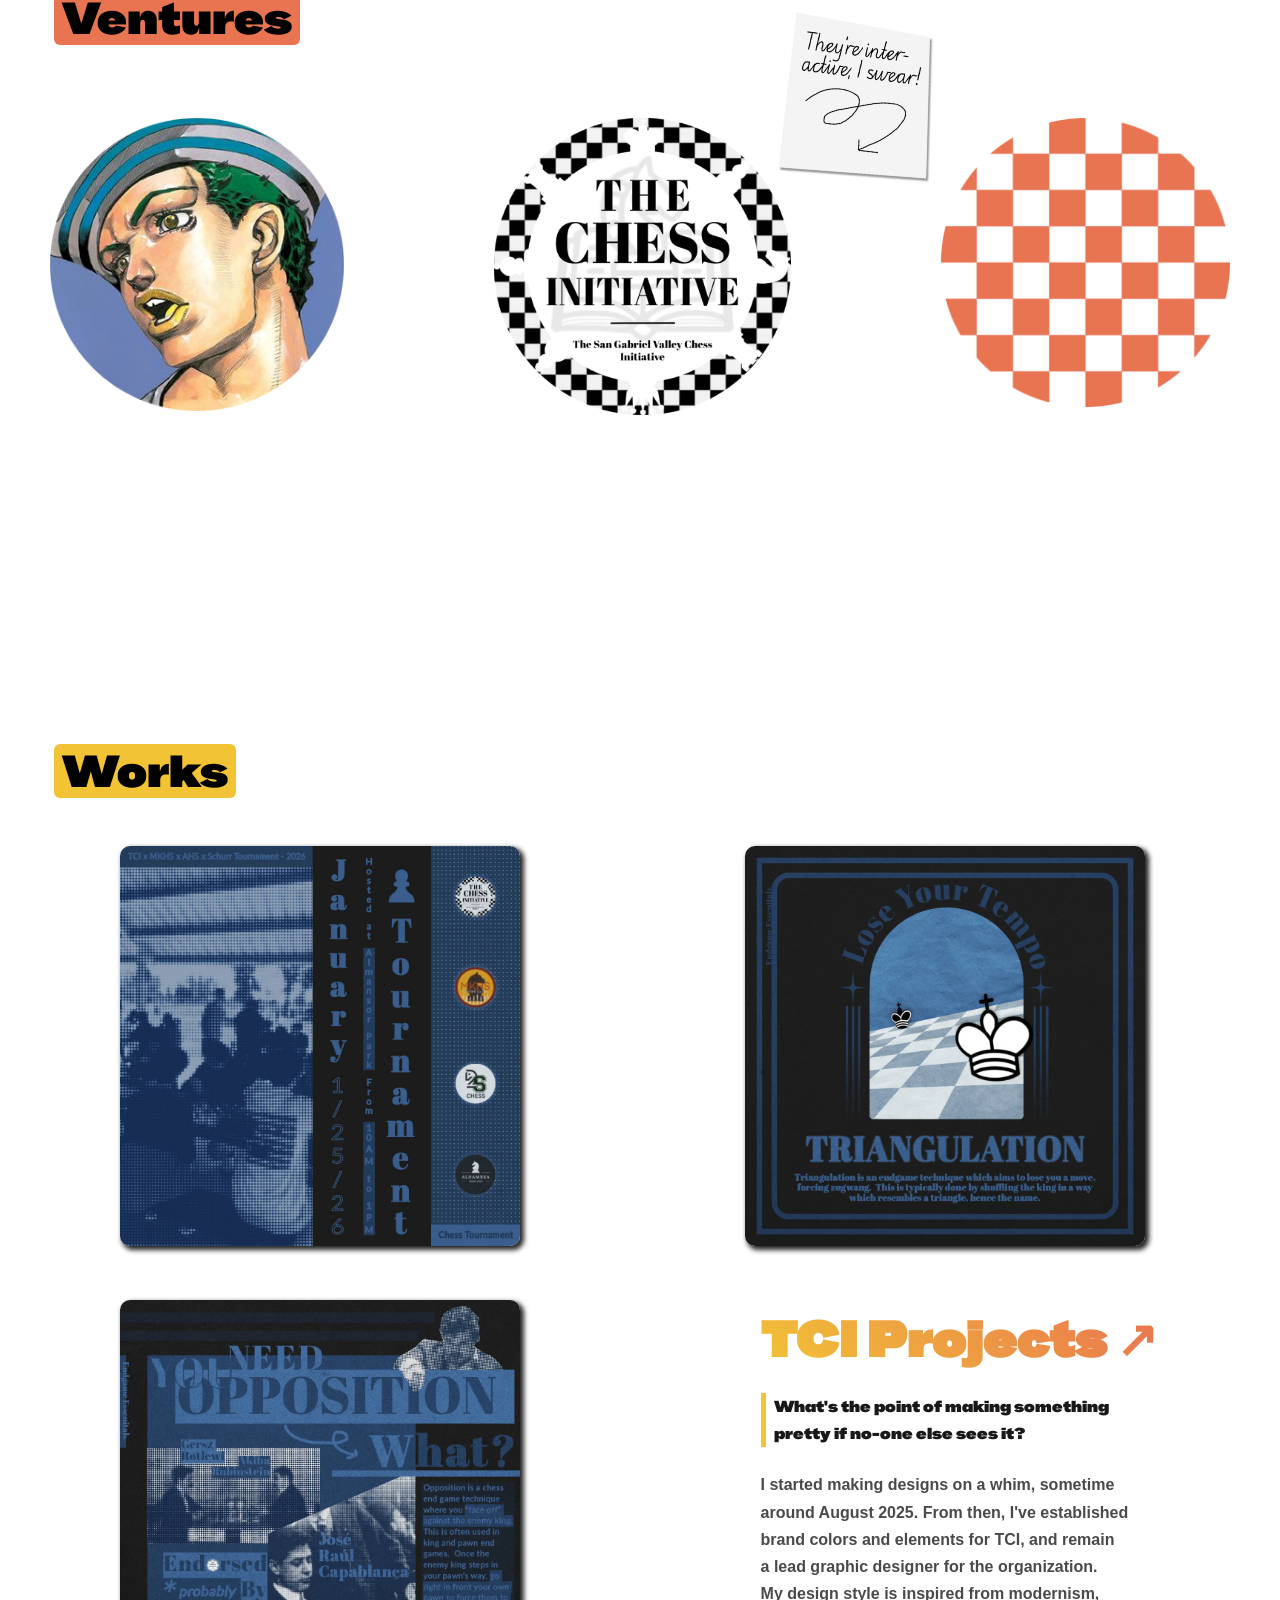
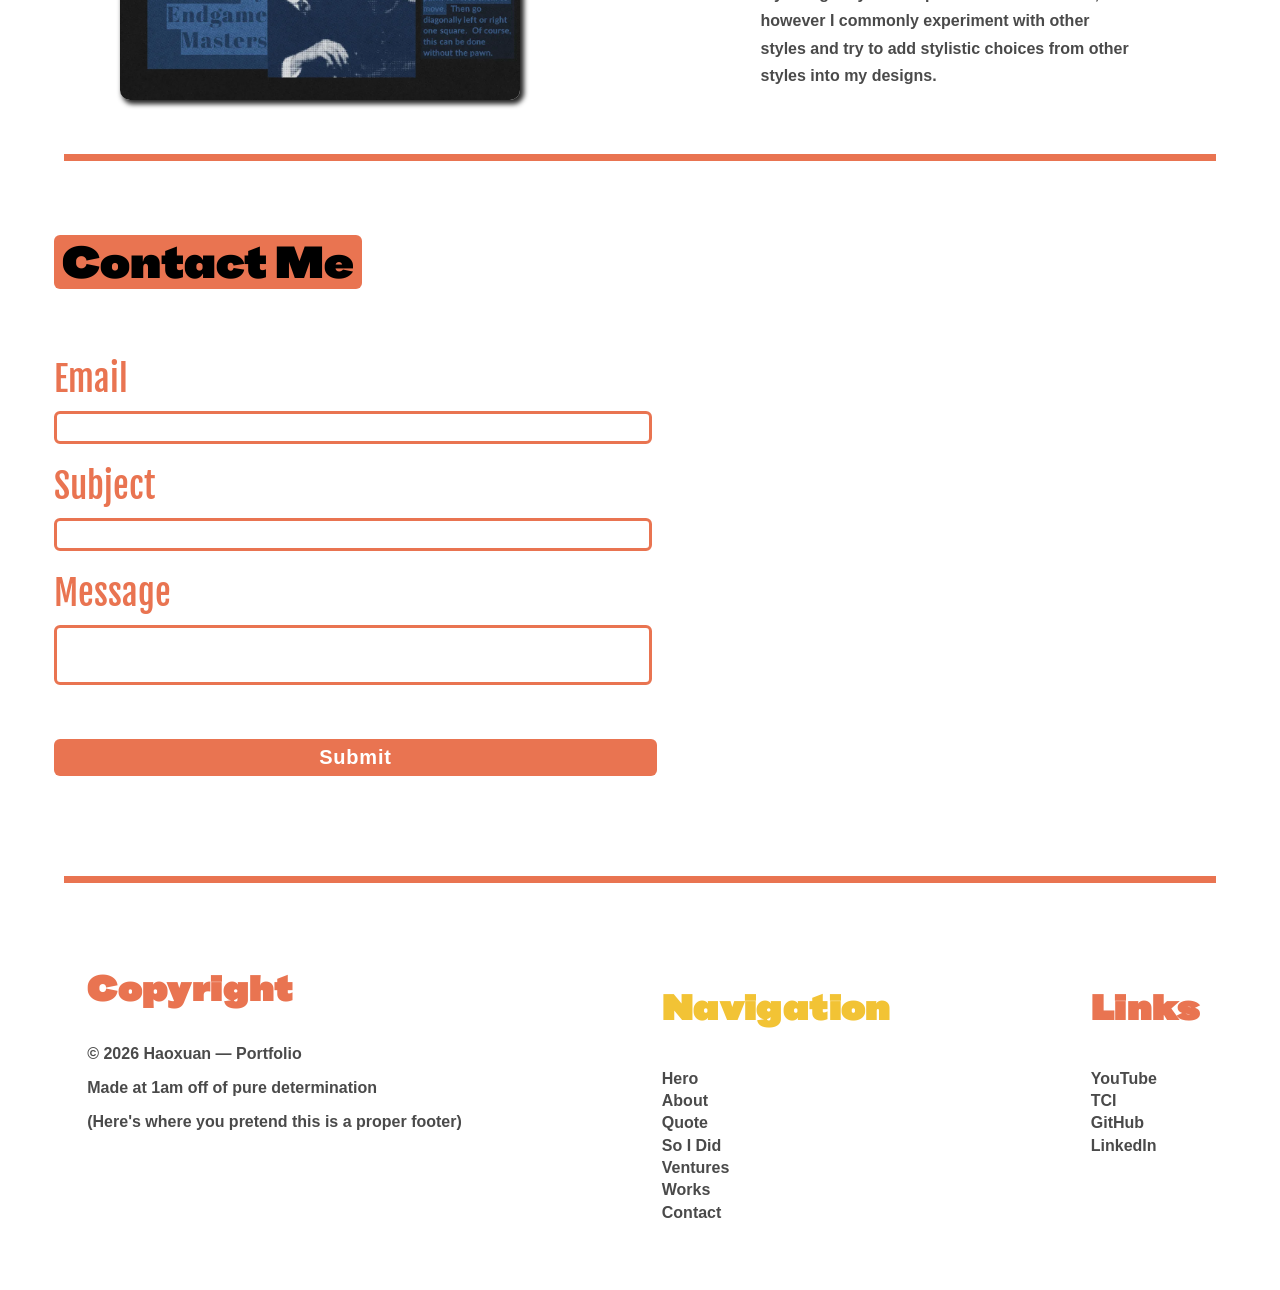
==== commit 29f259da: "v3.1.1 qol updates" ====
--- a/index.html
+++ b/index.html
@@ -3,12 +3,34 @@
 <head>
      <meta charset="UTF-8">
      <meta name="viewport" content="width=device-width, initial-scale=1.0">
-     <title>Haoxuan Portfolio</title>
+     <title>Haoxuan's Portfolio</title>
      <link rel ="stylesheet" href = "style.css">
      <link rel="icon" href = "images/favicon.png" image-type="images/png">
+
+     <!--SEO Optimization, main semantic stuff-->
+     <meta name="theme-color" content="#E97451">
+     <meta name="format-detection" content="telephone=no">
+     <meta name="apple-mobile-web-app-title" content="HH Portfolio">
+     <meta name="application-name" content="HH Portfolio">
+     <meta name = "description" content = "Haoxuan's Portfolio, containing TCI projects, YouTube endeavors, etc.">
+     <meta name = "author" content = "hhaoxuan">
+     <meta name="robots" content="index, follow">
+
+    <!--For previews in social media-->
+    <meta property = "og:title" content = "Haoxuan's Portfolio">
+    <meta property = "og:description" content = "A portfolio containing projects made by Haoxuan H.">
+    <meta property = "og:image" content = "images/hero_image.png">
+    <meta property = "og:type" content = "website">
+    <meta property = "og:url" content = "https://hhaoxuan.github.io/haoxuan-portfolio/">
+    <meta property = "og:site_name" content = "Haoxuan's Portfolio">
+
+    <!--For previews in Twitter-->
+    <meta name="twitter:title" content="Haoxuan's Portfolio">
+    <meta name="twitter:description" content="Haoxuan's Works - Web Dev & Projects">
+    <meta name="twitter:image" content="images/hero_image.png">
 </head>
 <body>
-    
+
     <!-- Desktop nav bar -->
     <section class = "navigation" aria-label = "Main Navgiation For Desktop">
     <nav class = "headerNav">
@@ -45,8 +67,8 @@
             <h1> Your average student, <br> but a <div class = "notSo">not-so</div> average site </h1>
             <p> It's below average, this site was put together via basic html and prayers. </p>
             <div class = "buttonList" aria-label = "Call to Action Buttons">
-                <button> <a href = "#contactMe">Contact Me</a></button>
-                <button> <a href = "#works">Works</a></button>
+                <a href = "#contactMe"><button>Contact Me</button></a>
+                <a href = "#works"><button>Works</button></a>
             </div>
         </article>
      </section>
@@ -158,18 +180,18 @@
         <section class = "works">
             <div class = "left">
                 <div class = "leftTop">
-                    <img src = "images/tci_january_tourney.webp" alt = "january tournament graphic">
+                    <a href = "tci.html#projectsSection"><img src = "images/tci_january_tourney.webp" alt = "january tournament graphic"></a>
                 </div>
                 <div class = "leftBottom">
-                    <img src = "images/tci_opposition.webp" alt = "opposition graphic">
+                    <a href = "tci.html#projectsSection"><img src = "images/tci_opposition.webp" alt = "opposition graphic"></a>
                 </div>
             </div>
             <div class = "center">
-                <img src = "images/tci_thanksgiving_story.webp" alt = "thanksgiving tourney story">
+                <a href = "tci.html#projectsSection"><img src = "images/tci_thanksgiving_story.webp" alt = "thanksgiving tourney story"></a>
             </div>
             <div class = "right">
                 <div class = "rightTop">
-                    <img src = "images/tci_triangulation.webp" alt = "triangulation graphic">
+                    <a href = "tci.html#projectsSection"><img src = "images/tci_triangulation.webp" alt = "triangulation graphic"></a>
                 </div>
                 <div class = "rightText">
                     <h3> <a href = "tci.html">TCI Projects &#x2197;</a></h3>
--- a/style.css
+++ b/style.css
@@ -184,18 +184,18 @@
 }
 .buttonList button {
     margin-top: 0.625rem;
-    padding: 0.625rem;
+    padding: 0.75rem;
     border-radius: var(--radius);
     border: none;
     font-weight: bolder;
     background-color: var(--accent1);
     text-align: center;
+    font-size: 1rem;
+    color: var(--bg);
+    letter-spacing: 0.01rem;
     transition: all 0.3s ease;
 }
-.buttonList a {
-    font-size: 1rem;
-}
-.hero button:hover, .buttonList:focus-within button{
+.buttonList a:hover button {
     background-color: var(--accent2);
     transform: scale(1.05);
 }
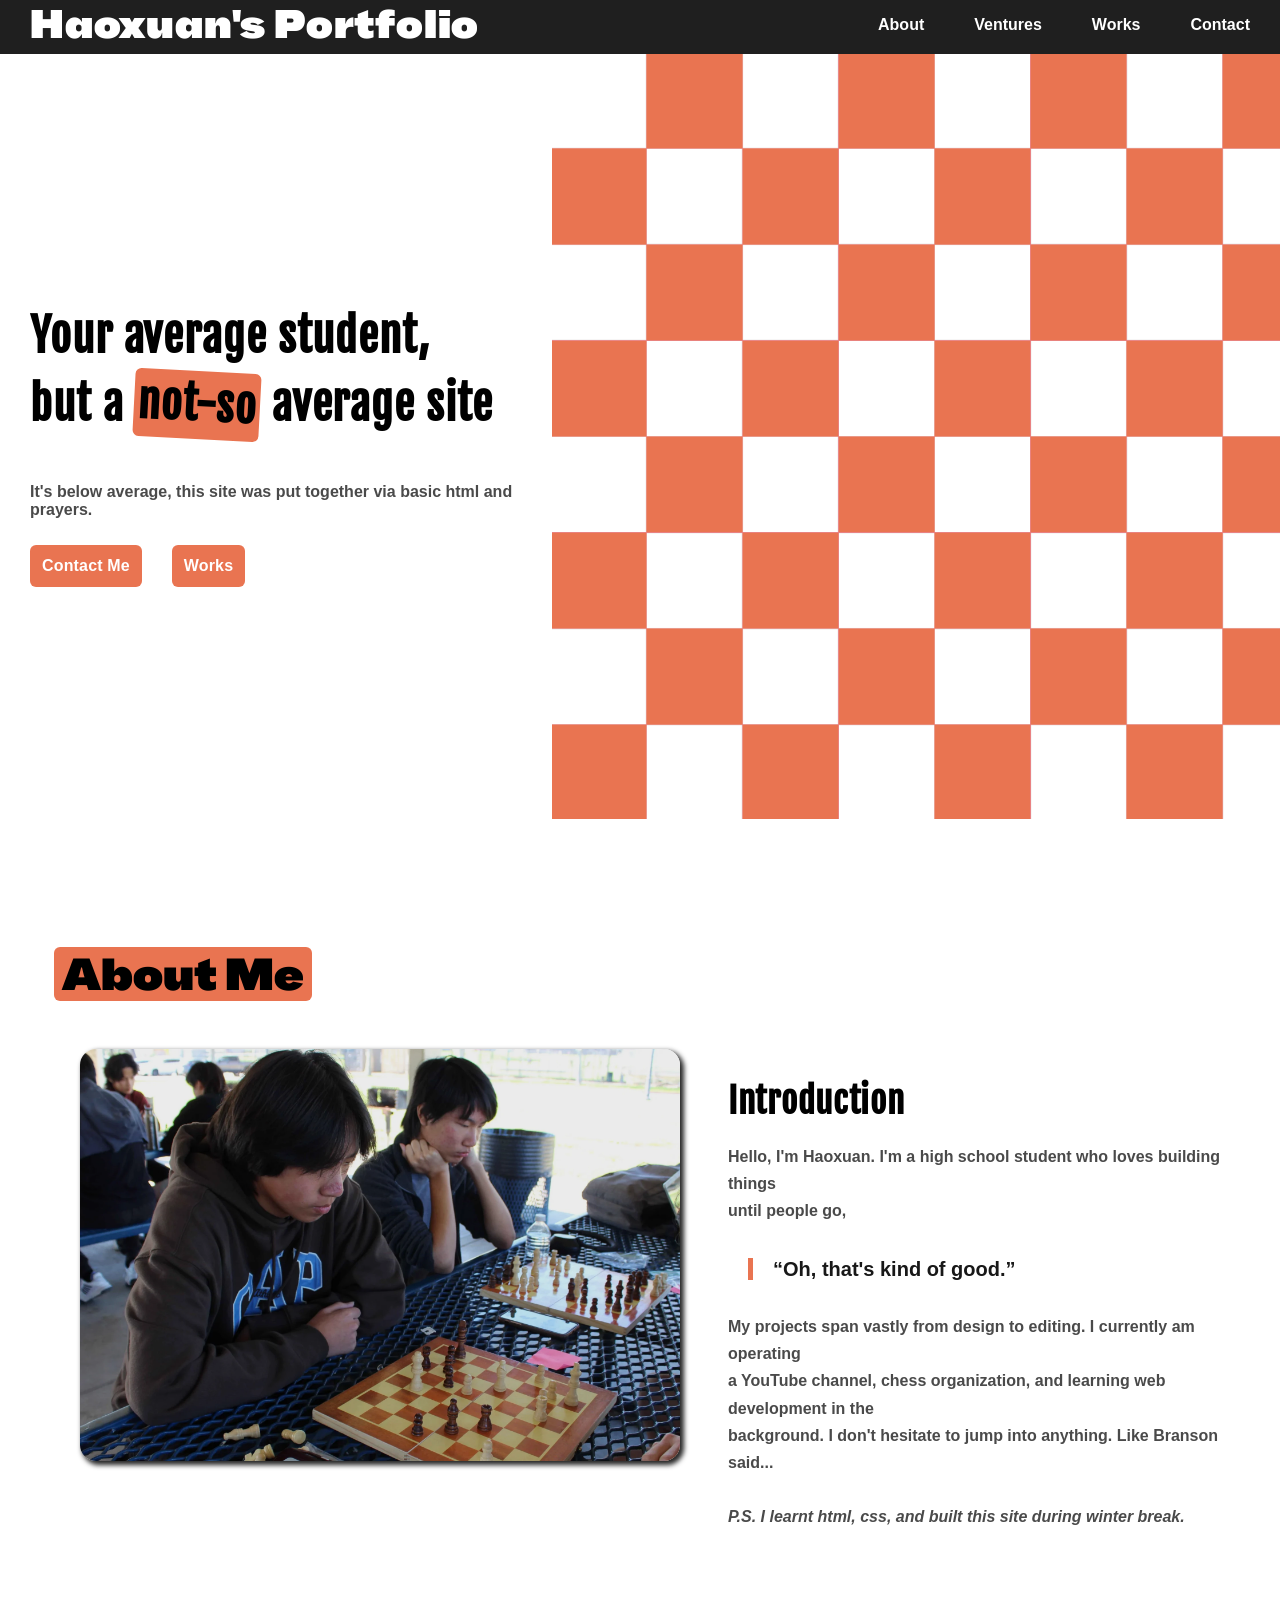
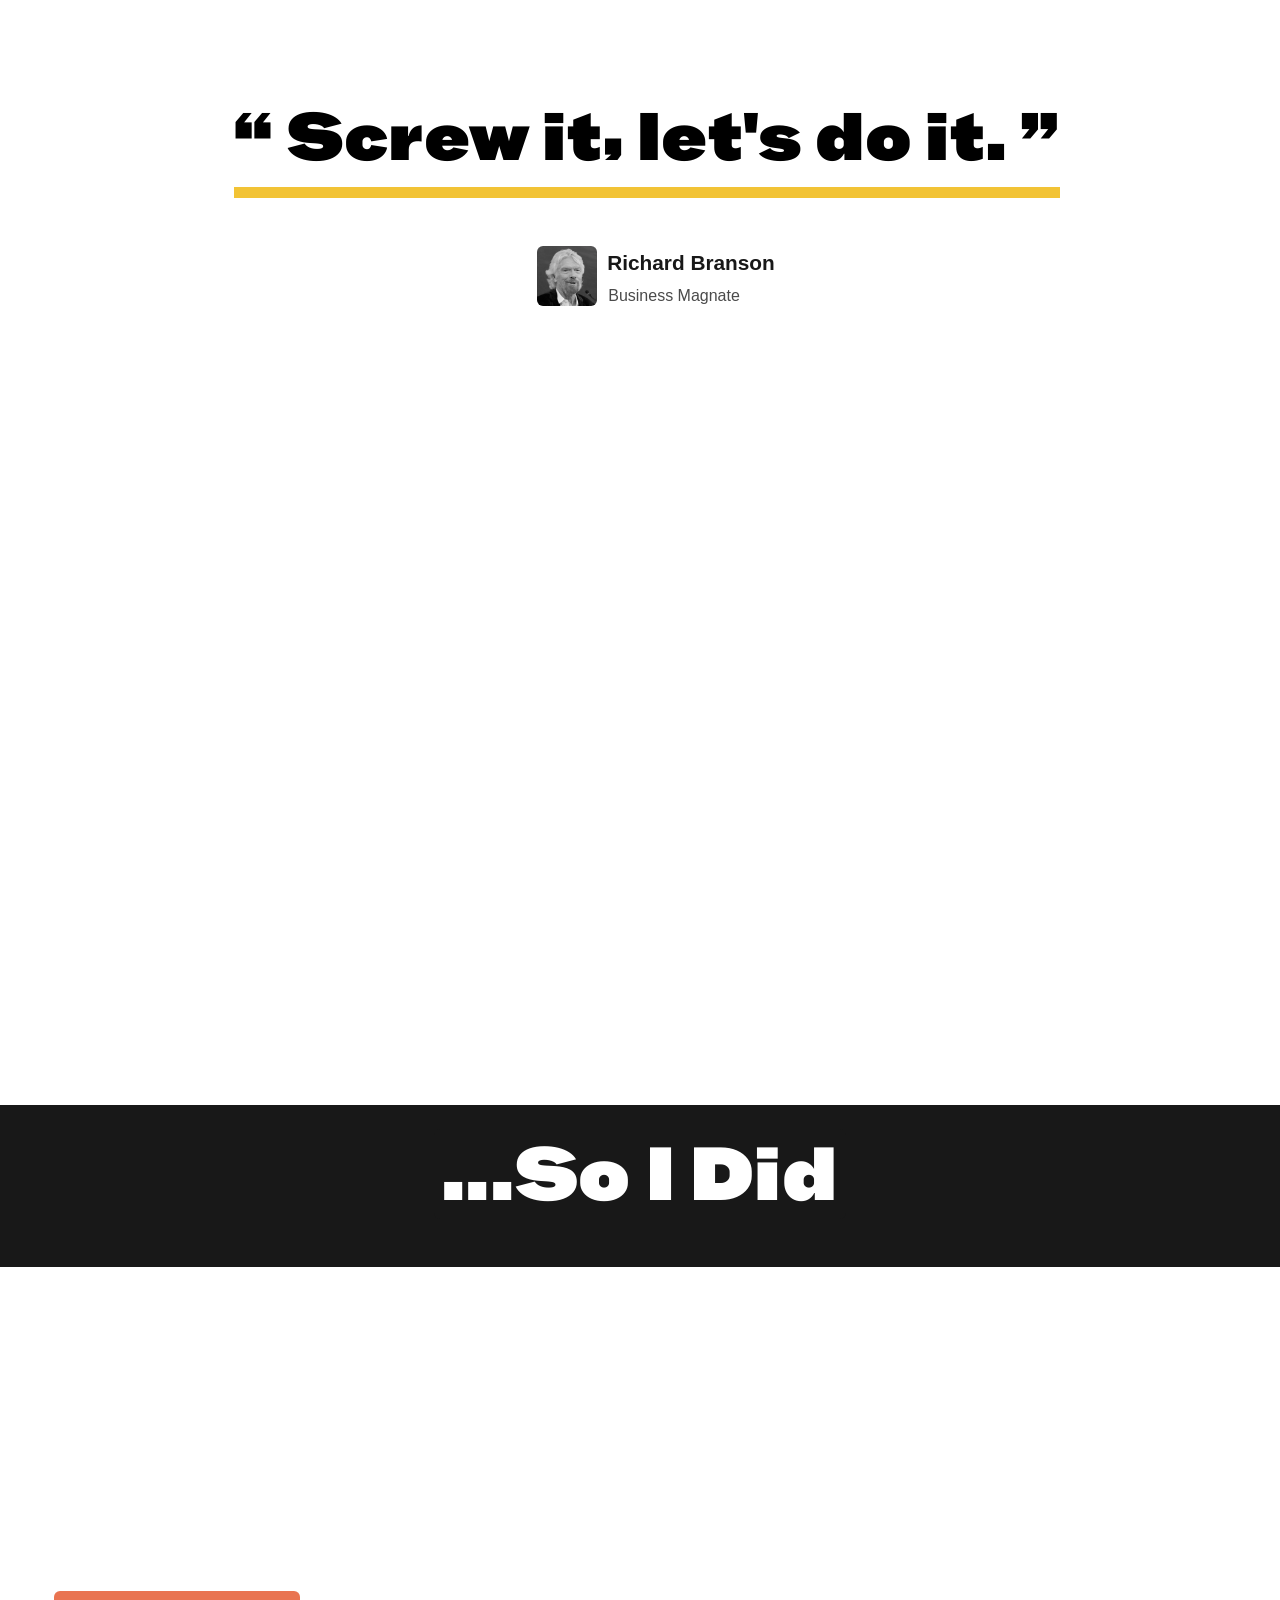
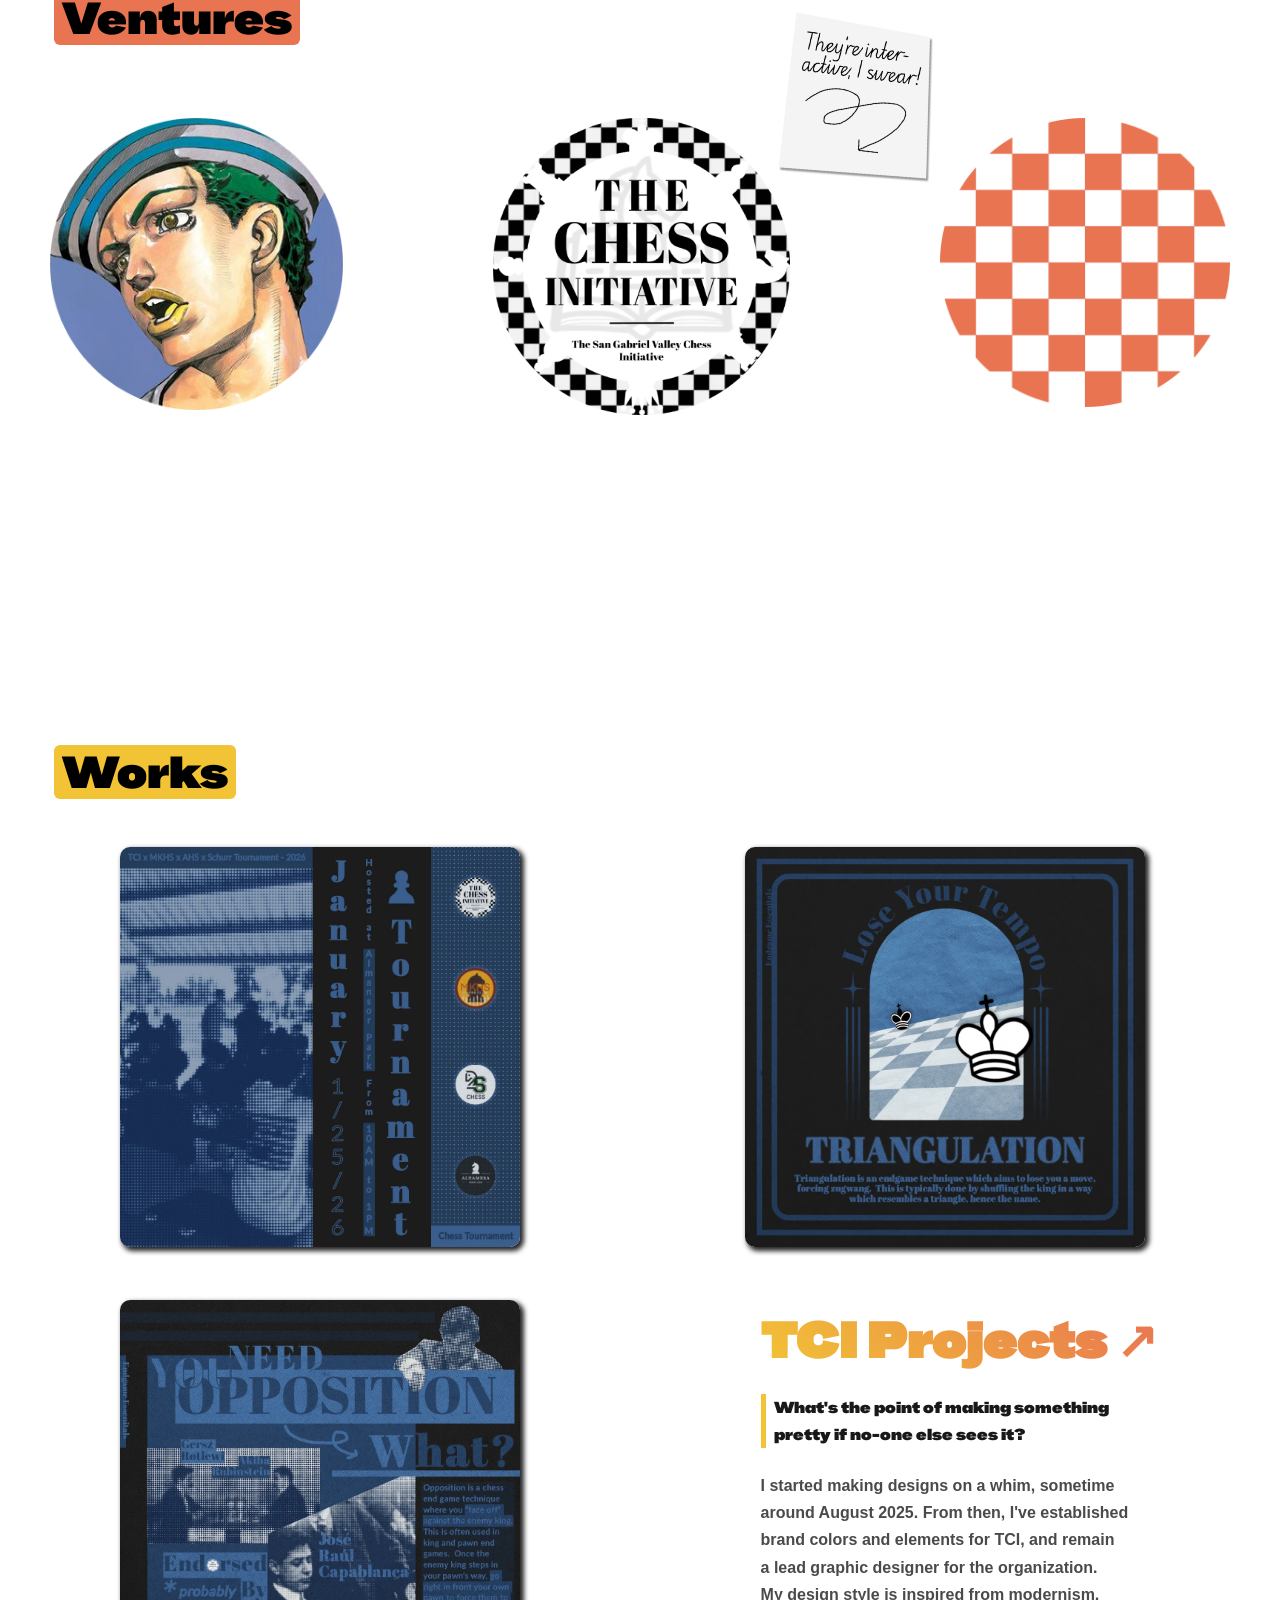
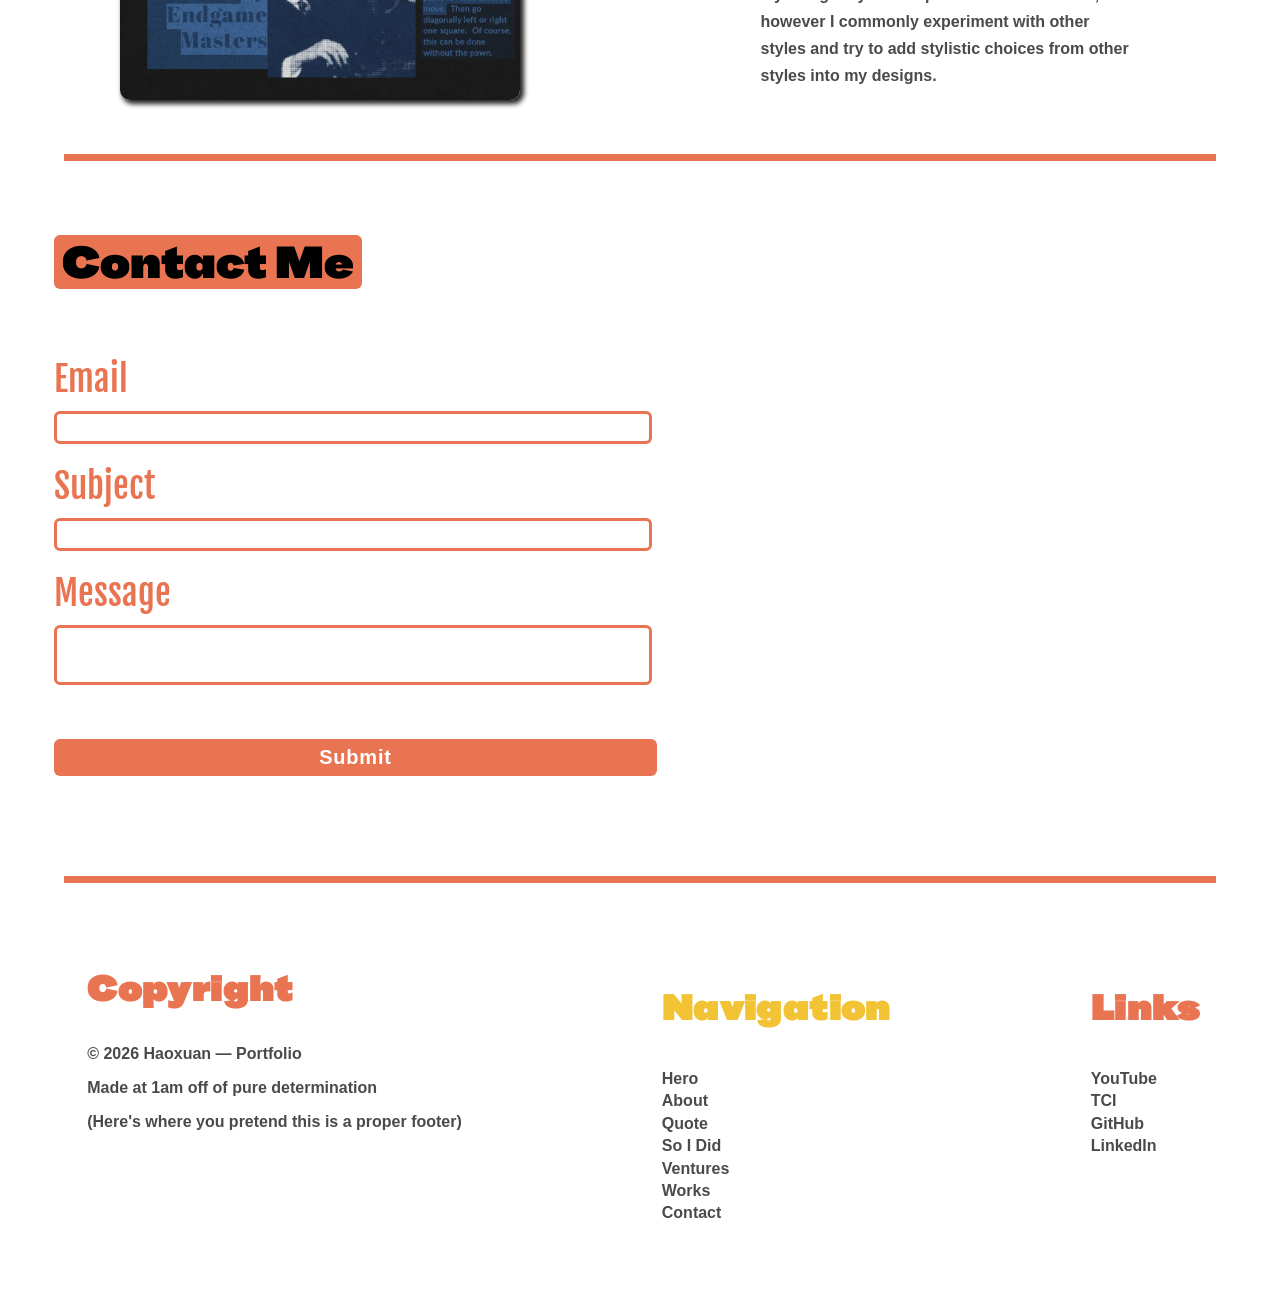
==== commit dae9c431: "v3.2.1 qol fixes" ====
--- a/index.html
+++ b/index.html
@@ -18,7 +18,7 @@
 
     <!--For previews in social media-->
     <meta property = "og:title" content = "Haoxuan's Portfolio">
-    <meta property = "og:description" content = "A portfolio containing projects made by Haoxuan H.">
+    <meta property = "og:description" content = "A portfolio containing projects made by Haoxuan">
     <meta property = "og:image" content = "images/hero_image.png">
     <meta property = "og:type" content = "website">
     <meta property = "og:url" content = "https://hhaoxuan.github.io/haoxuan-portfolio/">
@@ -138,7 +138,7 @@
                     This channel has been a long-term passion <br> 
                     project of mine, one where I first learned <br>
                     how to creatively express myself.  It has <br>
-                    generated 2.3 million overall views (Dec 2025).
+                    generated 2.4 million overall views (Apr 2026).
                 </p>
             </div>
         </article>
